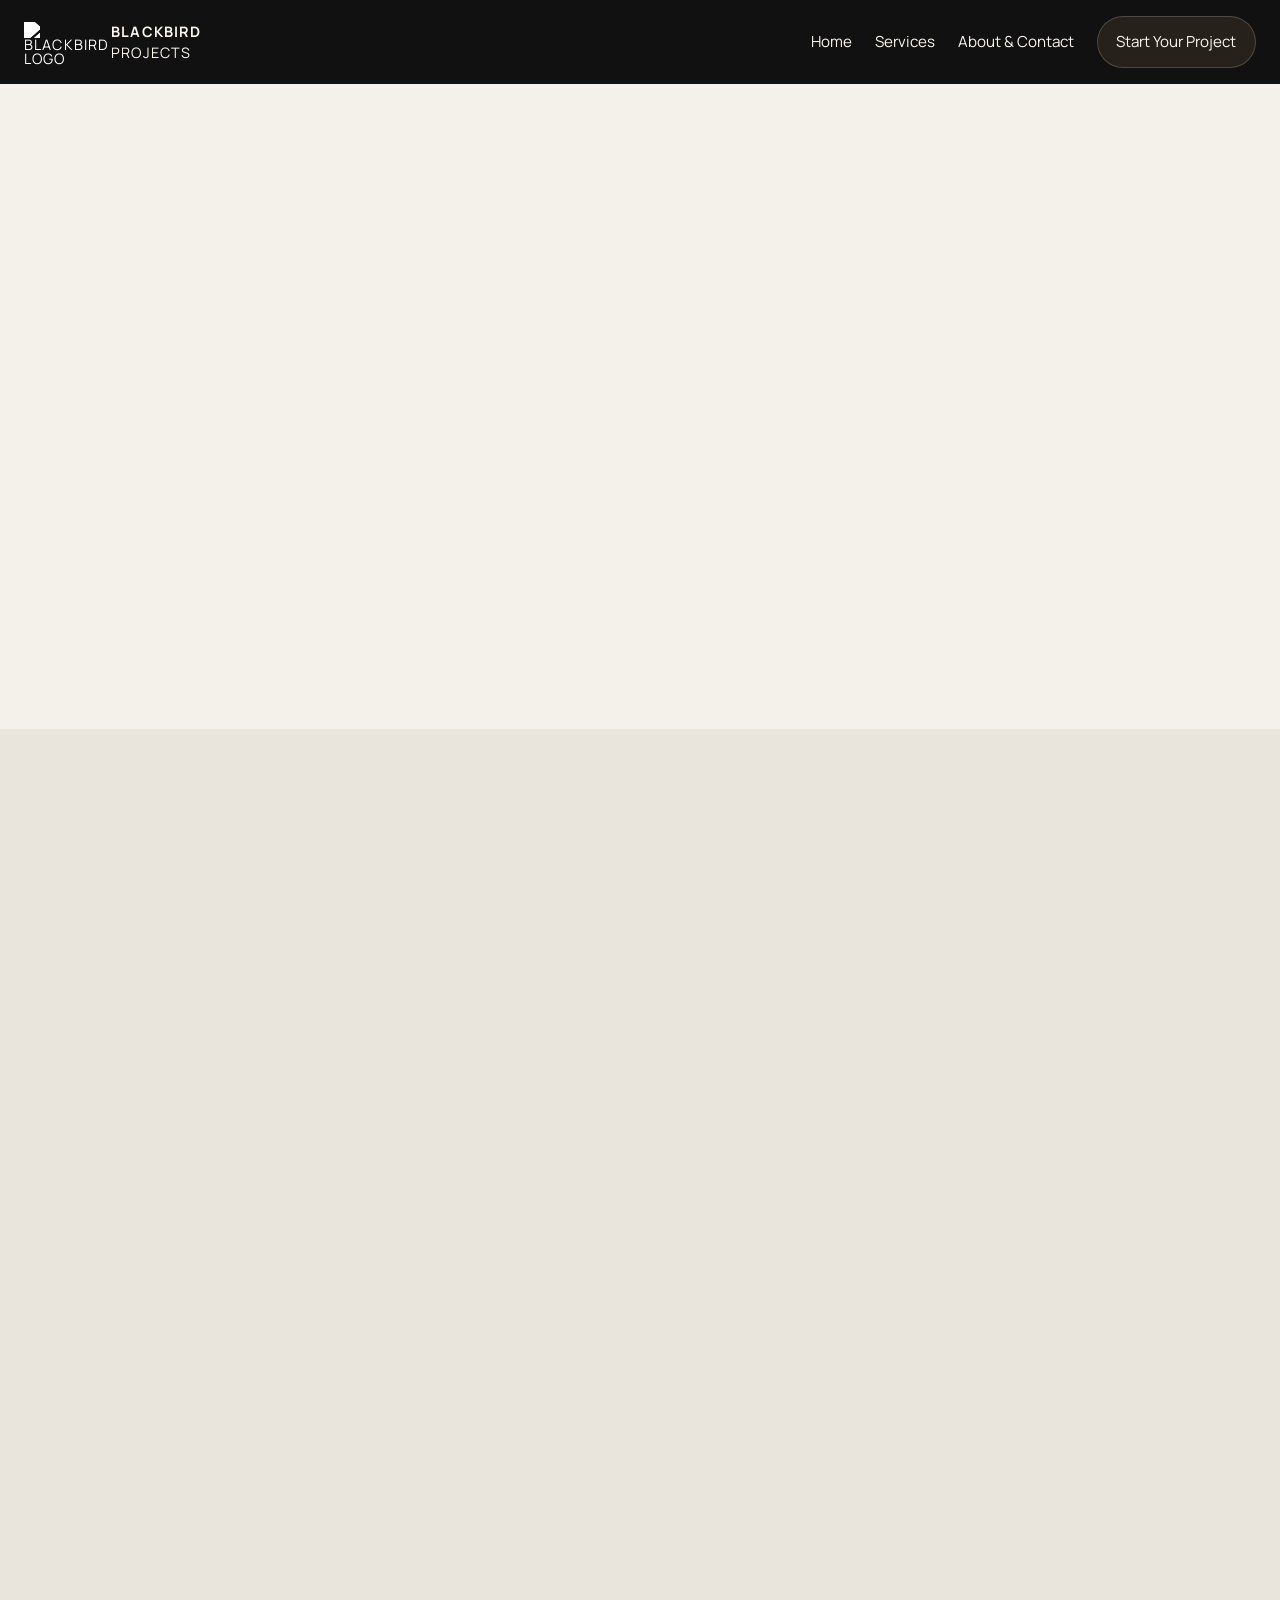
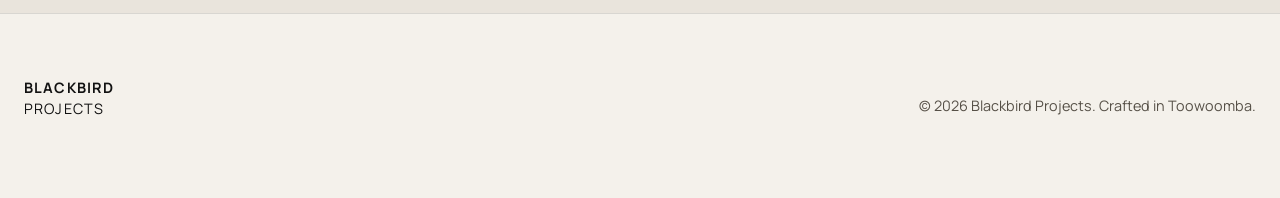
==== contact.html @ 70156628 "Initial commit of Blackbird website" ====
<!DOCTYPE html>
<html lang="en">
<head>
  <meta charset="UTF-8">
  <meta name="viewport" content="width=device-width, initial-scale=1.0">
  <title>About & Contact | Blackbird Projects</title>
  <meta name="description" content="Learn about Blackbird Projects and get in touch to discuss your next custom home, renovation, or residential project in Toowoomba.">
  <link rel="preconnect" href="https://fonts.googleapis.com">
  <link rel="preconnect" href="https://fonts.gstatic.com" crossorigin>
  <link href="https://fonts.googleapis.com/css2?family=Manrope:wght@400;500;600;700;800&family=Cormorant+Garamond:wght@500;600;700&display=swap" rel="stylesheet">
  <link rel="stylesheet" href="styles.css">
  <style>
    /* Slight override for non-hero pages to make the nav visible */
    .site-header {
      background: var(--warm-black);
    }
    .form-group {
      margin-bottom: 1.5rem;
    }
    .form-label {
      display: block;
      margin-bottom: 0.5rem;
      font-weight: 600;
      color: var(--ink);
    }
    .form-input, .form-textarea, .form-select {
      width: 100%;
      padding: 1rem;
      border: 1px solid rgba(18, 18, 18, 0.12);
      border-radius: var(--radius-small);
      background: rgba(255, 255, 255, 0.8);
      font-family: inherit;
      font-size: 1rem;
      color: var(--ink);
      transition: border-color var(--ease), box-shadow var(--ease);
    }
    .form-input:focus, .form-textarea:focus, .form-select:focus {
      outline: none;
      border-color: var(--accent);
      box-shadow: 0 0 0 4px rgba(169, 138, 89, 0.15);
    }
    .form-textarea {
      min-height: 150px;
      resize: vertical;
    }
  </style>
</head>
<body style="background: var(--bg);">
  <header class="site-header" id="top">
    <div class="container nav-shell">
      <a class="brand" href="index.html" aria-label="Blackbird Projects home">
        <span class="brand-mark" aria-hidden="true">
          <img src="https://black-bird-landing-page.vercel.app/assets/logo-blackbird-provided.png" alt="Blackbird Logo">
        </span>
        <span class="brand-text">
          <strong>Blackbird</strong>
          <span>Projects</span>
        </span>
      </a>
      <button class="menu-toggle" type="button" aria-expanded="false" aria-controls="site-nav">Menu</button>
      <nav class="site-nav" id="site-nav" aria-label="Primary">
        <a href="index.html">Home</a>
        <a href="services.html">Services</a>
        <a href="contact.html">About & Contact</a>
        <a href="contact.html" class="nav-cta magnetic">Start Your Project</a>
      </nav>
    </div>
  </header>

  <main style="padding-top: 4rem;">
    <!-- ABOUT SECTION -->
    <section class="section">
      <div class="container">
        <div class="why-layout" style="display: grid; grid-template-columns: 1fr 1fr; gap: 4rem; align-items: center;">
          <div class="why-story reveal">
            <span class="section-kicker">About Us</span>
            <h2 style="margin-bottom: 1.5rem;">Why Blackbird?</h2>
            <p style="margin-bottom: 1rem;">
              We are a Toowoomba-based residential builder focused on crafting homes that hold their value and beauty over time. Our approach is grounded in local insight, understanding exactly how families in the Darling Downs live and grow.
            </p>
            <p>
              Rather than rushing volume, we focus on the built detail. From the first site conversation to the final handover, we ensure the process stays calm, clear, and well managed. Every project is an opportunity for architectural storytelling, built for real life.
            </p>
          </div>
          <div class="why-visual reveal media-layer" data-depth="12">
             <img src="https://images.unsplash.com/photo-1513694203232-719a280e022f?ixlib=rb-4.0.3&auto=format&fit=crop&w=1600&q=80" alt="Blackbird Projects Craftsmanship" style="border-radius: var(--radius); box-shadow: var(--shadow);">
          </div>
        </div>
      </div>
    </section>

    <!-- CONTACT SECTION -->
    <section class="section" style="background: var(--bg-soft); padding: 6rem 0;">
      <div class="container">
        <div style="display: grid; grid-template-columns: 1fr 1fr; gap: 4rem;">
          
          <!-- Contact Info -->
          <div class="reveal">
            <span class="section-kicker">Get in Touch</span>
            <h2 style="font-family: 'Cormorant Garamond', serif; font-size: clamp(3rem, 5vw, 4rem); margin-bottom: 1.5rem; line-height: 1;">Start a conversation about your home.</h2>
            <p style="color: var(--ink-soft); margin-bottom: 3rem; font-size: 1.1rem;">
              Whether you are planning a new build or a thoughtful renovation, we would love to hear from you. 
            </p>
            
            <div style="margin-bottom: 2rem;">
              <strong style="display: block; margin-bottom: 0.5rem; font-family: 'Cormorant Garamond', serif; font-size: 1.5rem;">Service Area</strong>
              <p style="color: var(--ink-soft);">Toowoomba & The Darling Downs</p>
            </div>
            
            <div style="margin-bottom: 2rem;">
              <strong style="display: block; margin-bottom: 0.5rem; font-family: 'Cormorant Garamond', serif; font-size: 1.5rem;">Email</strong>
              <a href="mailto:hello@blackbirdprojects.com.au" style="color: var(--accent); font-weight: 600;">hello@blackbirdprojects.com.au</a>
            </div>

            <div>
              <strong style="display: block; margin-bottom: 0.5rem; font-family: 'Cormorant Garamond', serif; font-size: 1.5rem;">Phone</strong>
              <p style="color: var(--ink-soft);">0400 000 000</p>
            </div>
          </div>

          <!-- Contact Form (Glass Panel) -->
          <div class="glass-panel reveal" style="padding: 3rem; border-radius: var(--radius); background: rgba(255, 255, 255, 0.4);">
            <form action="#" method="POST">
              <div class="form-group">
                <label class="form-label" for="name">Full Name</label>
                <input type="text" id="name" name="name" class="form-input" required>
              </div>
              <div class="form-group">
                <label class="form-label" for="email">Email Address</label>
                <input type="email" id="email" name="email" class="form-input" required>
              </div>
              <div class="form-group">
                <label class="form-label" for="project-type">Project Type</label>
                <select id="project-type" name="project-type" class="form-select" required>
                  <option value="" disabled selected>Select an option...</option>
                  <option value="new-home">New Custom Home</option>
                  <option value="renovation">Renovation or Extension</option>
                  <option value="bathroom">Custom Bathroom</option>
                  <option value="maintenance">Residential Maintenance</option>
                  <option value="other">Other</option>
                </select>
              </div>
              <div class="form-group">
                <label class="form-label" for="message">Tell us about your project</label>
                <textarea id="message" name="message" class="form-textarea" required></textarea>
              </div>
              <button type="submit" class="button button-primary magnetic" style="width: 100%; font-weight: 600;">Send Enquiry</button>
            </form>
          </div>
          
        </div>
      </div>
    </section>
  </main>

  <footer class="site-footer" style="padding: 4rem 0; border-top: 1px solid var(--line); margin-top: 0;">
    <div class="container" style="display: flex; justify-content: space-between; align-items: center;">
      <a class="brand footer-brand" href="index.html" style="color: var(--ink);">
        <span class="brand-text">
          <strong>Blackbird</strong>
          <span>Projects</span>
        </span>
      </a>
      <p style="margin: 0; font-size: 0.9rem;">&copy; 2026 Blackbird Projects. Crafted in Toowoomba.</p>
    </div>
  </footer>

  <script>
    // Add simple scroll effect for header
    window.addEventListener('scroll', () => {
      const header = document.querySelector('.site-header');
      if (window.scrollY > 50) {
        header.classList.add('is-scrolled');
      } else {
        header.classList.remove('is-scrolled');
      }
    });
  </script>
</body>
</html>
---- styles.css ----
﻿:root {
  --bg: #f4f1eb;
  --bg-soft: #e9e4dc;
  --surface: rgba(255, 255, 255, 0.68);
  --ink: #121212;
  --ink-soft: #565047;
  --line: rgba(18, 18, 18, 0.12);
  --line-light: rgba(255, 255, 255, 0.14);
  --accent: #a98a59;
  --warm-black: #111111;
  --shadow: 0 32px 80px rgba(10, 10, 10, 0.16);
  --shadow-soft: 0 20px 48px rgba(10, 10, 10, 0.08);
  --radius: 28px;
  --radius-small: 18px;
  --container: min(1240px, calc(100vw - 3rem));
  --header-height: 88px;
  --ease: 340ms cubic-bezier(0.22, 1, 0.36, 1);
  --hero-x: 0px;
  --hero-y: 0px;
  --scroll-shift: 0px;
}

*,
*::before,
*::after {
  box-sizing: border-box;
}

html {
  scroll-behavior: smooth;
}

body {
  margin: 0;
  font-family: "Manrope", sans-serif;
  color: var(--ink);
  overflow-x: hidden;
  background:
    radial-gradient(circle at top left, rgba(255, 255, 255, 0.75), transparent 28rem),
    linear-gradient(180deg, #f7f4ef 0%, #f2eee7 36%, #ece7df 100%);
}

img {
  display: block;
  width: 100%;
}

a {
  color: inherit;
  text-decoration: none;
}

button {
  font: inherit;
}

.container {
  width: var(--container);
  margin: 0 auto;
}

.site-header {
  position: sticky;
  top: 0;
  z-index: 60;
  padding: 1rem 0;
  transition: padding var(--ease), transform var(--ease);
}

.site-header.is-scrolled {
  padding: 0.65rem 0 0;
}

.nav-shell {
  position: relative;
  display: flex;
  align-items: center;
  justify-content: space-between;
  gap: 1rem;
  padding: 0;
  border-radius: 1.75rem;
  transition: padding var(--ease), background-color var(--ease), border-color var(--ease), box-shadow var(--ease), backdrop-filter var(--ease), transform var(--ease);
}

.site-header.is-scrolled .nav-shell {
  padding: 0.72rem 1.1rem;
  background:
    linear-gradient(180deg, rgba(38, 32, 27, 0.74), rgba(22, 19, 17, 0.62)),
    rgba(20, 18, 16, 0.52);
  border: 1px solid rgba(255, 255, 255, 0.08);
  box-shadow:
    0 18px 42px rgba(10, 10, 10, 0.12),
    inset 0 1px 0 rgba(255, 255, 255, 0.06);
  backdrop-filter: blur(18px) saturate(125%);
  transform: translateY(0);
}

.brand {
  display: inline-flex;
  align-items: center;
  gap: 0.85rem;
  color: #fbf7f1;
  text-transform: uppercase;
  letter-spacing: 0.08em;
  font-size: 0.9rem;
  transition: gap var(--ease), transform var(--ease), color var(--ease), font-size var(--ease);
}

.brand-mark {
  display: grid;
  place-items: center;
  width: 4.6rem;
  height: 2.5rem;
  padding: 0;
  border-radius: 0;
  background: transparent;
  color: #fbf7f1;
  line-height: 1;
  transition: width var(--ease), height var(--ease), color var(--ease), transform var(--ease), opacity var(--ease), background-color var(--ease);
}

.brand-mark img {
  width: 100%;
  height: 100%;
  object-fit: contain;
  transition: filter var(--ease), opacity var(--ease);
}

.brand .brand-mark img {
  filter: brightness(0) invert(1);
}

.site-header.is-scrolled .brand {
  color: #f7efe5;
}

.site-header.is-scrolled .brand-mark {
  color: #f7efe5;
}

.site-header.is-scrolled .brand {
  gap: 0.7rem;
  font-size: 0.82rem;
  transform: translateX(0.05rem);
}

.site-header.is-scrolled .brand-mark {
  width: 4rem;
  height: 2.15rem;
}

.brand-text {
  display: grid;
  gap: 0.1rem;
}

.brand-text strong,
.brand-text span {
  display: block;
}

.site-nav {
  display: flex;
  align-items: center;
  gap: 1.45rem;
  font-size: 0.95rem;
  transition: gap var(--ease);
}

.site-nav a {
  position: relative;
  color: #fbf7f1;
  transition: color var(--ease), opacity var(--ease);
}

.site-nav a::after {
  content: "";
  position: absolute;
  left: 0;
  bottom: -0.35rem;
  width: 100%;
  height: 1px;
  background: currentColor;
  transform: scaleX(0);
  transform-origin: left;
  transition: transform var(--ease);
}

.site-nav a:hover::after,
.site-nav a:focus-visible::after {
  transform: scaleX(1);
}

.site-header.is-scrolled .site-nav a {
  color: rgba(247, 239, 229, 0.92);
}

.site-header.is-scrolled .site-nav {
  gap: 1.15rem;
}

.nav-cta {
  padding: 0.9rem 1.15rem;
  border-radius: 999px;
  border: 1px solid rgba(255, 255, 255, 0.18);
  background: rgba(169, 138, 89, 0.14);
  transition: transform var(--ease), box-shadow var(--ease), background-color var(--ease), border-color var(--ease), color var(--ease);
}

.nav-cta::after {
  display: none;
}

.site-header.is-scrolled .nav-cta {
  border-color: rgba(255, 255, 255, 0.08);
  background:
    linear-gradient(180deg, rgba(197, 164, 112, 0.28), rgba(154, 124, 79, 0.18)),
    rgba(255, 255, 255, 0.06);
  color: #fff6eb;
  box-shadow: 0 10px 26px rgba(10, 10, 10, 0.14);
}

.nav-cta:hover,
.nav-cta:focus-visible {
  transform: translateY(-2px);
  box-shadow: 0 14px 30px rgba(10, 10, 10, 0.14);
}

.site-header.is-scrolled .nav-cta:hover,
.site-header.is-scrolled .nav-cta:focus-visible {
  background:
    linear-gradient(180deg, rgba(212, 178, 124, 0.34), rgba(167, 133, 86, 0.22)),
    rgba(255, 255, 255, 0.08);
  box-shadow: 0 16px 34px rgba(10, 10, 10, 0.18);
}

.menu-toggle {
  display: none;
  border: 1px solid rgba(255, 255, 255, 0.18);
  border-radius: 999px;
  padding: 0.7rem 1rem;
  background: rgba(10, 10, 10, 0.22);
  color: #fbf7f1;
}

.site-header.is-scrolled .menu-toggle {
  color: #f7efe5;
  border-color: rgba(255, 255, 255, 0.1);
  background: rgba(255, 255, 255, 0.06);
}

.footer-brand {
  color: var(--ink);
}

.footer-brand .brand-mark {
  color: var(--ink);
  background: transparent;
}

.footer-brand .brand-mark img {
  filter: none;
}

.hero {
  position: relative;
  min-height: 100svh;
  margin-top: calc(var(--header-height) * -1);
  overflow: clip;
  background: var(--warm-black);
}

.hero-media,
.hero-overlay,
.hero-gridline,
.hero-glow {
  position: absolute;
  inset: 0;
}

.hero-media {
  transform: translate3d(calc(var(--hero-x) * 0.4), calc(var(--hero-y) * 0.4 + var(--scroll-shift)), 0);
  will-change: transform;
}

.hero-media img {
  height: 100%;
  object-fit: cover;
  transform: scale(1.08);
  filter: saturate(0.92) contrast(1.06);
}

.hero-overlay {
  background:
    linear-gradient(180deg, rgba(6, 6, 6, 0.18) 0%, rgba(6, 6, 6, 0.44) 52%, rgba(6, 6, 6, 0.82) 100%),
    linear-gradient(90deg, rgba(6, 6, 6, 0.66) 0%, rgba(6, 6, 6, 0.1) 50%, rgba(6, 6, 6, 0.36) 100%);
}

.hero-gridline {
  background-image:
    linear-gradient(rgba(255, 255, 255, 0.06) 1px, transparent 1px),
    linear-gradient(90deg, rgba(255, 255, 255, 0.06) 1px, transparent 1px);
  background-size: 7rem 7rem;
  mask-image: linear-gradient(180deg, rgba(0, 0, 0, 0.6), transparent 72%);
  opacity: 0.35;
}

.hero-glow {
  pointer-events: none;
  filter: blur(80px);
}

.hero-glow-left {
  inset: auto auto 8% 8%;
  width: 18rem;
  height: 18rem;
  background: rgba(169, 138, 89, 0.2);
}

.hero-glow-right {
  inset: 12% 8% auto auto;
  width: 20rem;
  height: 20rem;
  background: rgba(255, 255, 255, 0.08);
}

.hero-content {
  position: relative;
  z-index: 1;
  padding: 10.5rem 0 8.5rem;
  color: #fbf7f1;
  min-height: 100svh;
}

.hero-topline {
  display: flex;
  justify-content: space-between;
  gap: 1rem;
  align-items: center;
  margin-bottom: 3rem;
}

.hero-tags {
  display: flex;
  flex-wrap: wrap;
  justify-content: flex-end;
  gap: 0.6rem;
}

.hero-tags span,
.floating-label,
.section-kicker,
.eyebrow,
.service-tag,
.project-meta span {
  display: inline-flex;
  align-items: center;
  gap: 0.35rem;
  font-size: 0.75rem;
  font-weight: 700;
  letter-spacing: 0.18em;
  text-transform: uppercase;
}

.hero-tags span {
  padding: 0.55rem 0.75rem;
  border: 1px solid rgba(255, 255, 255, 0.14);
  border-radius: 999px;
  background: rgba(255, 255, 255, 0.08);
  color: rgba(255, 255, 255, 0.78);
}

.hero-layout {
  display: grid;
  grid-template-columns: minmax(0, 1fr) minmax(360px, 0.72fr);
  align-items: end;
  gap: 2.75rem;
}

.hero-copy {
  max-width: 38rem;
  padding-right: 1rem;
}

.hero-intro {
  margin: 0 0 1rem;
  font-size: 1rem;
  letter-spacing: 0.08em;
  text-transform: uppercase;
  color: rgba(255, 255, 255, 0.75);
}

.hero h1,
.section-heading h2,
.craftsmanship-copy h2,
.why-story h2,
.cta-content h2 {
  margin: 0;
  font-family: "Cormorant Garamond", serif;
  font-size: clamp(3.6rem, 7vw, 6rem);
  line-height: 0.92;
  letter-spacing: -0.04em;
  font-weight: 600;
}

.hero h1 span {
  display: block;
}

.glass-panel {
  border: 1px solid var(--line-light);
  background: linear-gradient(180deg, rgba(255, 255, 255, 0.14), rgba(255, 255, 255, 0.06));
  backdrop-filter: blur(20px);
  box-shadow: var(--shadow);
}

.hero-panel {
  padding: 1.6rem;
  border-radius: var(--radius);
  transform: translate3d(calc(var(--hero-x) * -0.15), calc(var(--hero-y) * -0.15), 0);
}

.hero-panel p,
.cta-content p {
  margin: 0 0 1.4rem;
  color: rgba(247, 241, 233, 0.88);
  line-height: 1.8;
}

.hero-actions {
  display: flex;
  flex-wrap: wrap;
  gap: 0.85rem;
}

.hero-metrics {
  position: relative;
  display: grid;
  grid-template-columns: repeat(2, minmax(0, 1fr));
  gap: 1rem;
  margin-top: 1.4rem;
  padding-top: 1.2rem;
  border-top: none;
}

.hero-metrics::before {
  content: "";
  position: absolute;
  top: 0;
  left: 0;
  right: 0;
  height: 1px;
  background: linear-gradient(
    90deg,
    transparent,
    rgba(255, 255, 255, 0.05) 12%,
    rgba(255, 255, 255, 0.12) 50%,
    rgba(255, 255, 255, 0.05) 88%,
    transparent
  );
}

.hero-metrics strong,
.value-item strong,
.material-stat-number {
  display: block;
  margin-bottom: 0.2rem;
  font-family: "Cormorant Garamond", serif;
  font-size: 1.7rem;
  font-weight: 600;
}

.hero-metrics span {
  color: rgba(255, 255, 255, 0.72);
  line-height: 1.6;
}

.hero-floating {
  position: absolute;
  z-index: 1;
}

.hero-floating-left {
  left: 0;
  bottom: 1.5rem;
  max-width: 18rem;
  padding: 1.2rem;
  border-radius: 1.25rem;
}

.hero-floating-left p,
.project-note p {
  margin: 0;
  color: rgba(255, 255, 255, 0.78);
  line-height: 1.65;
}

.hero-floating-right {
  right: 0;
  bottom: 0;
  width: min(25rem, 34vw);
  overflow: hidden;
  border-radius: 1.4rem;
  box-shadow: var(--shadow);
  transform: translate3d(calc(var(--hero-x) * -0.28), calc(var(--hero-y) * -0.28), 0);
}

.hero-floating-right img {
  aspect-ratio: 1.15 / 0.82;
  object-fit: cover;
}

.floating-caption {
  padding: 0.95rem 1rem;
  background: rgba(13, 13, 13, 0.78);
  color: rgba(255, 255, 255, 0.84);
}

.button {
  position: relative;
  display: inline-flex;
  align-items: center;
  justify-content: center;
  min-height: 3.35rem;
  padding: 0.92rem 1.4rem;
  border-radius: 999px;
  border: 1px solid transparent;
  transition: transform var(--ease), box-shadow var(--ease), background-color var(--ease), border-color var(--ease), color var(--ease);
  will-change: transform;
}

.button-primary {
  background: var(--accent);
  color: var(--ink);
  box-shadow: 0 14px 30px rgba(10, 10, 10, 0.26);
}

.button-primary:hover,
.button-primary:focus-visible {
  background: #b89661;
}

.button-secondary {
  border-color: rgba(255, 255, 255, 0.2);
  background: rgba(255, 255, 255, 0.08);
  color: #fbf7f1;
}

.trust-band {
  position: relative;
  z-index: 2;
  margin-top: 0;
  padding-bottom: 1rem;
}

.trust-cards {
  display: grid;
  grid-template-columns: repeat(4, minmax(0, 1fr));
  gap: 1rem;
}

.trust-card {
  padding: 1.45rem;
  border-radius: var(--radius-small);
  border: 1px solid rgba(18, 18, 18, 0.08);
  background: rgba(249, 245, 238, 0.9);
  box-shadow: var(--shadow-soft);
  transition: transform var(--ease), box-shadow var(--ease);
}

.trust-card:hover {
  transform: translateY(-6px);
  box-shadow: 0 24px 60px rgba(10, 10, 10, 0.12);
}

.trust-index {
  display: inline-block;
  margin-bottom: 0.85rem;
  color: rgba(18, 18, 18, 0.38);
  letter-spacing: 0.16em;
  text-transform: uppercase;
  font-size: 0.75rem;
  font-weight: 700;
}

.trust-card h2,
.project-note h3,
.why-panel h3 {
  margin: 0 0 0.55rem;
  font-family: "Cormorant Garamond", serif;
  font-size: 2rem;
  line-height: 0.98;
}

.trust-card p,
.section-heading p,
.service-overlay p,
.project-meta p,
.craftsmanship-copy p,
.why-story p,
.why-panel p,
.testimonial-card p,
.site-footer p,
.value-item span {
  margin: 0;
  color: var(--ink-soft);
  line-height: 1.7;
}

.section {
  padding: 7rem 0;
}

.editorial-heading,
.section-heading {
  max-width: 46rem;
  margin-bottom: 2.75rem;
}

.section-heading h2,
.craftsmanship-copy h2,
.why-story h2,
.cta-content h2 {
  font-size: clamp(3rem, 5.2vw, 4.8rem);
  line-height: 0.94;
  color: var(--ink);
}

.section-kicker {
  margin-bottom: 1rem;
  color: rgba(18, 18, 18, 0.52);
}

.services-section {
  background:
    radial-gradient(circle at top right, rgba(169, 138, 89, 0.08), transparent 24rem),
    linear-gradient(180deg, rgba(255, 255, 255, 0.44), rgba(255, 255, 255, 0)),
    var(--bg);
}

.services-showcase {
  display: grid;
  grid-template-columns: 1.2fr 1fr 1fr;
  gap: 1.15rem;
}

.service-card {
  position: relative;
  overflow: hidden;
  min-height: 23rem;
  border-radius: var(--radius);
  background: #d7d1c7;
  box-shadow: var(--shadow-soft);
  transition: transform var(--ease), box-shadow var(--ease);
  transform-style: preserve-3d;
}

.service-card-large {
  grid-row: span 2;
  min-height: 47rem;
}

.service-card img,
.project-card img,
.material-card img,
.cta-backdrop img {
  height: 100%;
  object-fit: cover;
  transition: transform 900ms cubic-bezier(0.22, 1, 0.36, 1), filter var(--ease);
}

.service-card:hover img,
.project-card:hover img,
.material-card:hover img,
.cta-shell:hover .cta-backdrop img {
  transform: scale(1.06);
}

.service-sheen,
.project-mask {
  position: absolute;
  inset: 0;
  pointer-events: none;
}

.service-sheen {
  background:
    linear-gradient(135deg, rgba(255, 255, 255, 0.14), transparent 30%, transparent 64%, rgba(255, 255, 255, 0.08)),
    linear-gradient(180deg, rgba(8, 8, 8, 0.08), rgba(8, 8, 8, 0.65));
}

.service-overlay,
.project-meta {
  position: absolute;
  left: 1.35rem;
  right: 1.35rem;
  bottom: 1.25rem;
  z-index: 1;
}

.service-tag,
.project-meta span {
  margin-bottom: 0.6rem;
  color: rgba(255, 255, 255, 0.72);
}

.service-overlay h3,
.project-meta h3 {
  margin: 0 0 0.65rem;
  font-family: "Cormorant Garamond", serif;
  font-size: clamp(2rem, 2.5vw, 2.6rem);
  line-height: 0.96;
  color: #fbf7f1;
}

.service-overlay p,
.project-meta p {
  color: rgba(255, 255, 255, 0.82);
  max-width: 24rem;
}

.projects-section {
  background:
    linear-gradient(180deg, rgba(255, 255, 255, 0.2), transparent 22rem),
    var(--bg-soft);
}

.projects-layout {
  display: grid;
  gap: 1rem;
}

.projects-collage {
  display: grid;
  grid-template-columns: 1.15fr 0.85fr;
  gap: 1.15rem;
}

.project-card,
.project-note {
  position: relative;
  overflow: hidden;
  min-height: 21rem;
  border-radius: var(--radius);
  box-shadow: var(--shadow-soft);
  transform-style: preserve-3d;
}

.project-hero {
  grid-row: span 2;
  min-height: 44rem;
}

.project-mask {
  background:
    linear-gradient(180deg, transparent 32%, rgba(10, 10, 10, 0.8) 100%),
    linear-gradient(135deg, rgba(255, 255, 255, 0.05), transparent 40%);
}

.project-note {
  padding: 1.55rem;
  align-self: end;
  color: var(--ink);
  transform: translate3d(calc(var(--hero-x) * 0.08), calc(var(--hero-y) * 0.08), 0);
}

.project-note .section-kicker,
.project-note h3 {
  color: var(--ink);
}

.project-note p {
  color: var(--ink-soft);
}

.craftsmanship-layout,
.why-layout,
.testimonials-layout {
  display: grid;
  grid-template-columns: minmax(0, 0.95fr) minmax(0, 1.05fr);
  gap: 2rem;
  align-items: start;
}

.craft-values {
  display: grid;
  gap: 1rem;
  margin-top: 2rem;
}

.value-item {
  display: grid;
  grid-template-columns: auto 1fr;
  gap: 1rem;
  padding-top: 1rem;
  border-top: 1px solid var(--line);
}

.craftsmanship-visual {
  display: grid;
  grid-template-columns: minmax(0, 1.35fr) minmax(16rem, 0.9fr);
  grid-template-rows: auto 1fr;
  gap: 1rem;
  align-items: stretch;
}

.material-card {
  position: relative;
  overflow: hidden;
  border-radius: var(--radius);
  box-shadow: var(--shadow);
  min-height: 19rem;
}

.material-card-main {
  grid-column: 1;
  grid-row: 1 / span 2;
  min-height: 42rem;
}

.material-card-secondary {
  grid-column: 2;
  grid-row: 2;
  min-height: 18rem;
}

.material-caption {
  position: absolute;
  left: 1rem;
  right: 1rem;
  bottom: 1rem;
  padding: 0.9rem 1rem;
  border-radius: 1rem;
  background: rgba(9, 9, 9, 0.72);
  color: rgba(255, 255, 255, 0.84);
  backdrop-filter: blur(14px);
}

.material-stat {
  grid-column: 2;
  grid-row: 1;
  align-self: start;
  width: 100%;
  min-height: 0;
  padding: 1.25rem;
  border-radius: 1.25rem;
  color: var(--ink);
}

.material-stat p {
  margin: 0;
  color: var(--ink-soft);
}

.why-section {
  position: relative;
  background:
    radial-gradient(circle at 12% 18%, rgba(169, 138, 89, 0.16), transparent 22rem),
    radial-gradient(circle at 88% 72%, rgba(18, 18, 18, 0.06), transparent 18rem),
    linear-gradient(180deg, rgba(255, 255, 255, 0.18), rgba(255, 255, 255, 0)),
    var(--bg);
}

.why-section::before {
  content: "";
  position: absolute;
  inset: 3.5rem auto 3.5rem 50%;
  width: min(34rem, 40vw);
  border-radius: 2rem;
  background: linear-gradient(180deg, rgba(255, 255, 255, 0.28), rgba(255, 255, 255, 0.04));
  opacity: 0.7;
  filter: blur(0.5px);
  pointer-events: none;
}

.why-layout {
  position: relative;
  align-items: center;
  gap: 2.5rem;
}

.why-story {
  position: sticky;
  top: 7rem;
}

.why-story p {
  max-width: 34rem;
}

.why-signals {
  display: grid;
  grid-template-columns: repeat(2, minmax(0, 1fr));
  gap: 0.85rem;
  margin-top: 2rem;
}

.why-signal {
  padding: 1rem 1.05rem;
  border-top: 1px solid rgba(18, 18, 18, 0.12);
}

.why-signal strong {
  display: block;
  margin-bottom: 0.45rem;
  font-size: 0.78rem;
  letter-spacing: 0.18em;
  text-transform: uppercase;
  color: rgba(18, 18, 18, 0.44);
}

.why-signal span {
  color: var(--ink-soft);
  line-height: 1.65;
}

.why-stack {
  display: grid;
  gap: 1rem;
  position: relative;
  z-index: 1;
}

.why-panel {
  position: relative;
  padding: 1.55rem 1.6rem 1.6rem;
  border-radius: calc(var(--radius-small) + 0.2rem);
  border: 1px solid rgba(18, 18, 18, 0.08);
  background:
    linear-gradient(180deg, rgba(255, 255, 255, 0.86), rgba(255, 255, 255, 0.62)),
    rgba(255, 255, 255, 0.54);
  backdrop-filter: blur(16px);
  box-shadow: 0 20px 48px rgba(16, 16, 16, 0.08);
  transition: transform var(--ease), box-shadow var(--ease), border-color var(--ease), background-color var(--ease);
}

.why-panel:nth-child(2) {
  margin-left: 2.5rem;
}

.why-panel:nth-child(3) {
  margin-right: 2rem;
}

.why-panel:nth-child(4) {
  margin-left: 4.25rem;
}

.why-panel::before {
  content: "";
  position: absolute;
  inset: 0 auto 0 0;
  width: 3px;
  border-radius: 999px;
  background: linear-gradient(180deg, rgba(169, 138, 89, 0.75), rgba(169, 138, 89, 0));
  opacity: 0;
  transition: opacity var(--ease);
}

.why-index {
  display: inline-flex;
  margin-bottom: 0.8rem;
  font-size: 0.74rem;
  letter-spacing: 0.2em;
  text-transform: uppercase;
  color: rgba(18, 18, 18, 0.38);
}

.why-panel-feature {
  padding: 1.8rem;
  background:
    linear-gradient(135deg, rgba(25, 25, 25, 0.96), rgba(53, 46, 38, 0.88)),
    #181716;
  border-color: rgba(255, 255, 255, 0.08);
  box-shadow: 0 28px 70px rgba(12, 12, 12, 0.18);
}

.why-panel-feature .why-index,
.why-panel-feature h3,
.why-panel-feature p {
  color: #f6efe6;
}

.why-panel:hover {
  transform: translate3d(0.5rem, -0.2rem, 0);
  box-shadow: 0 26px 60px rgba(10, 10, 10, 0.12);
}

.why-panel:hover::before {
  opacity: 1;
}

.testimonials-section {
  position: relative;
  background:
    radial-gradient(circle at 18% 22%, rgba(169, 138, 89, 0.16), transparent 20rem),
    radial-gradient(circle at 84% 68%, rgba(18, 18, 18, 0.06), transparent 18rem),
    linear-gradient(180deg, rgba(255, 255, 255, 0.22), transparent 24rem),
    var(--bg-soft);
}

.testimonials-section::before {
  content: "";
  position: absolute;
  inset: 4rem 6% auto auto;
  width: min(34rem, 42vw);
  height: 22rem;
  border-radius: 2rem;
  background: linear-gradient(180deg, rgba(255, 255, 255, 0.22), rgba(255, 255, 255, 0.02));
  pointer-events: none;
}

.testimonials-layout {
  position: relative;
  align-items: center;
  gap: 2.5rem;
}

.testimonials-heading {
  position: sticky;
  top: 7rem;
}

.testimonials-heading p {
  max-width: 34rem;
}

.testimonial-signals {
  display: grid;
  grid-template-columns: repeat(2, minmax(0, 1fr));
  gap: 0.9rem;
  margin-top: 2rem;
}

.testimonial-signal {
  padding: 1rem 1.05rem 0;
  border-top: 1px solid rgba(18, 18, 18, 0.12);
}

.testimonial-signal strong {
  display: block;
  margin-bottom: 0.45rem;
  font-size: 0.78rem;
  letter-spacing: 0.18em;
  text-transform: uppercase;
  color: rgba(18, 18, 18, 0.44);
}

.testimonial-signal span {
  color: var(--ink-soft);
  line-height: 1.65;
}

.testimonial-stage {
  display: grid;
  grid-template-columns: minmax(0, 1.18fr) repeat(2, minmax(0, 0.82fr));
  align-items: start;
  gap: 1rem;
}

.testimonial-card {
  position: relative;
  min-height: 19rem;
  display: flex;
  flex-direction: column;
  justify-content: space-between;
  padding: 1.65rem;
  border-radius: calc(var(--radius) + 0.1rem);
  border: 1px solid rgba(18, 18, 18, 0.08);
  background:
    linear-gradient(180deg, rgba(255, 255, 255, 0.84), rgba(255, 255, 255, 0.58)),
    rgba(255, 255, 255, 0.48);
  backdrop-filter: blur(16px);
  box-shadow: 0 22px 54px rgba(10, 10, 10, 0.08);
  transition: transform var(--ease), box-shadow var(--ease), border-color var(--ease);
}

.testimonial-card:nth-child(2) {
  margin-top: 2rem;
}

.testimonial-card:nth-child(3) {
  margin-top: -1.25rem;
}

.testimonial-card::before {
  content: "";
  position: absolute;
  inset: 0 auto 0 0;
  width: 3px;
  border-radius: 999px;
  background: linear-gradient(180deg, rgba(169, 138, 89, 0.75), rgba(169, 138, 89, 0));
  opacity: 0;
  transition: opacity var(--ease);
}

.testimonial-card-feature {
  min-height: 26rem;
  background:
    linear-gradient(145deg, rgba(25, 25, 25, 0.96), rgba(52, 44, 36, 0.9)),
    #181716;
  border-color: rgba(255, 255, 255, 0.08);
  box-shadow: 0 30px 80px rgba(12, 12, 12, 0.18);
}

.testimonial-card-feature::after {
  content: "";
  position: absolute;
  inset: auto 1.65rem 1.65rem auto;
  width: 5.5rem;
  height: 5.5rem;
  border-radius: 50%;
  background: radial-gradient(circle, rgba(169, 138, 89, 0.18), rgba(169, 138, 89, 0));
  pointer-events: none;
}

.testimonial-card:hover {
  transform: translate3d(0, -0.45rem, 0);
  box-shadow: 0 28px 62px rgba(10, 10, 10, 0.12);
}

.testimonial-card:hover::before {
  opacity: 1;
}

.quote-mark {
  margin-bottom: 1.2rem;
  font-family: "Cormorant Garamond", serif;
  font-size: 4rem;
  line-height: 0.7;
  color: rgba(169, 138, 89, 0.46);
}

.testimonial-card p {
  font-size: 1.14rem;
  line-height: 1.75;
}

.testimonial-tag,
.testimonial-attribution {
  display: block;
}

.testimonial-tag {
  margin-bottom: 1rem;
  font-size: 0.73rem;
  font-weight: 700;
  letter-spacing: 0.18em;
  text-transform: uppercase;
  color: rgba(18, 18, 18, 0.42);
}

.testimonial-attribution {
  margin-top: 1.6rem;
  color: rgba(18, 18, 18, 0.54);
  font-size: 0.84rem;
  font-weight: 700;
  letter-spacing: 0.1em;
  text-transform: uppercase;
}

.testimonial-card-feature .quote-mark,
.testimonial-card-feature .testimonial-tag,
.testimonial-card-feature p,
.testimonial-card-feature .testimonial-attribution {
  color: #f6efe6;
}

.testimonial-card-feature .testimonial-tag,
.testimonial-card-feature .testimonial-attribution {
  color: rgba(246, 239, 230, 0.74);
}

.enquiry-section {
  padding-top: 1rem;
}

.enquiry-shell {
  padding: clamp(2rem, 4vw, 3.2rem);
  border-radius: calc(var(--radius) + 0.35rem);
  border: 1px solid rgba(18, 18, 18, 0.08);
  background:
    linear-gradient(180deg, rgba(255, 255, 255, 0.72), rgba(255, 255, 255, 0.64)),
    radial-gradient(circle at top left, rgba(255, 255, 255, 0.92), transparent 42%),
    radial-gradient(circle at bottom right, rgba(255, 255, 255, 0.5), transparent 38%),
    repeating-linear-gradient(135deg, rgba(255, 255, 255, 0.16) 0, rgba(255, 255, 255, 0.16) 16px, rgba(236, 231, 223, 0.12) 16px, rgba(236, 231, 223, 0.12) 32px),
    linear-gradient(180deg, #f5f2ed, #ece7df);
  box-shadow: 0 24px 60px rgba(10, 10, 10, 0.08);
}

.enquiry-heading {
  max-width: 34rem;
  margin: 0 auto 2.5rem;
  text-align: center;
}

.enquiry-heading h2 {
  margin: 0;
  font-family: "Manrope", sans-serif;
  font-size: clamp(2rem, 3.2vw, 3rem);
  font-weight: 600;
  letter-spacing: -0.03em;
  color: var(--ink);
}

.enquiry-heading p {
  margin: 0.85rem 0 0;
  color: var(--ink-soft);
  line-height: 1.7;
}

.enquiry-form {
  max-width: 44rem;
  margin: 0 auto;
}

.enquiry-grid {
  display: grid;
  gap: 1rem;
}

.enquiry-grid + .enquiry-grid,
.service-options,
.enquiry-actions {
  margin-top: 1.8rem;
}

.enquiry-grid-split {
  grid-template-columns: 1fr 1fr;
}

.field {
  display: grid;
  gap: 0.7rem;
}

.field span,
.service-options legend {
  font-size: 0.95rem;
  font-weight: 500;
  color: var(--ink);
}

.field input,
.field textarea {
  width: 100%;
  padding: 0 0 0.7rem;
  border: 0;
  border-bottom: 1px solid rgba(18, 18, 18, 0.72);
  border-radius: 0;
  background: transparent;
  color: var(--ink);
  outline: none;
  box-shadow: none;
}

.field textarea {
  resize: vertical;
  min-height: 6rem;
}

.field input:focus,
.field textarea:focus {
  border-bottom-color: var(--accent);
}

.service-options {
  display: grid;
  gap: 0.8rem;
  padding: 0;
  border: 0;
}

.service-options legend {
  margin-bottom: 0.6rem;
}

.service-options label {
  display: flex;
  align-items: center;
  gap: 0.7rem;
  color: var(--ink);
}

.service-options input[type="checkbox"] {
  width: 1rem;
  height: 1rem;
  accent-color: var(--accent);
}

.enquiry-actions {
  display: flex;
  justify-content: flex-start;
}

.enquiry-submit {
  min-width: 8.75rem;
  border: 1px solid rgba(18, 18, 18, 0.7);
  border-radius: 0;
  background: rgba(255, 255, 255, 0.2);
  color: var(--ink);
  text-transform: uppercase;
  letter-spacing: 0.08em;
  font-weight: 700;
}

.enquiry-submit:hover,
.enquiry-submit:focus-visible {
  background: rgba(169, 138, 89, 0.16);
  border-color: rgba(18, 18, 18, 0.9);
}

.site-footer {
  padding: 2rem 0 3rem;
}

.footer-layout {
  display: grid;
  grid-template-columns: 1.2fr 0.7fr 0.8fr;
  gap: 1.5rem;
  padding-top: 1.25rem;
  border-top: 1px solid rgba(18, 18, 18, 0.1);
}

.footer-brand {
  margin-bottom: 1rem;
}

.footer-links,
.footer-meta {
  display: grid;
  gap: 0.7rem;
  align-content: start;
}

.footer-links a,
.footer-meta a,
.footer-meta span {
  color: var(--ink-soft);
}

.reveal {
  opacity: 0;
  transform: translateY(34px);
  transition: opacity 800ms cubic-bezier(0.22, 1, 0.36, 1), transform 800ms cubic-bezier(0.22, 1, 0.36, 1);
}

.reveal.is-visible {
  opacity: 1;
  transform: translateY(0);
}

[data-tilt],
.magnetic {
  will-change: transform;
}

@media (prefers-reduced-motion: reduce) {
  html {
    scroll-behavior: auto;
  }

  *,
  *::before,
  *::after {
    animation: none !important;
    transition: none !important;
  }

  .reveal {
    opacity: 1;
    transform: none;
  }
}

@media (max-width: 1100px) {
  .hero {
    min-height: auto;
  }

  .hero-content {
    min-height: auto;
    padding-bottom: 3rem;
  }

  .hero-layout,
  .craftsmanship-layout,
  .why-layout,
  .testimonials-layout {
    grid-template-columns: 1fr;
  }

  .services-showcase,
  .projects-collage,
  .testimonial-stage,
  .trust-cards {
    grid-template-columns: repeat(2, minmax(0, 1fr));
  }

  .service-card-large,
  .project-hero {
    grid-row: auto;
    min-height: 28rem;
  }

  .trust-band {
    margin-top: 0;
    padding-top: 1.5rem;
  }

  .hero-floating-right {
    position: relative;
    right: auto;
    bottom: auto;
    width: min(28rem, 100%);
    max-width: 100%;
    margin: 1.25rem 0 0;
    transform: none;
  }

  .hero-floating-left {
    position: relative;
    bottom: auto;
    left: auto;
    max-width: 100%;
    margin-top: 1.2rem;
    transform: none;
  }

  .craftsmanship-visual {
    display: grid;
    gap: 1rem;
    min-height: auto;
  }

  .material-card {
    position: relative;
    inset: auto;
    width: 100%;
    height: auto;
  }

  .material-card-main,
  .material-card-secondary {
    width: 100%;
    height: 22rem;
  }

  .material-stat {
    position: relative;
    right: auto;
    top: auto;
    width: 100%;
  }

  .why-section::before {
    inset: auto 0 0 0;
    width: 100%;
    height: 22rem;
  }

  .why-story {
    position: relative;
    top: auto;
  }

  .why-signals {
    grid-template-columns: 1fr 1fr;
  }

  .why-panel:nth-child(2),
  .why-panel:nth-child(3),
  .why-panel:nth-child(4) {
    margin-left: 0;
    margin-right: 0;
  }

  .testimonials-section::before {
    inset: auto 0 0 0;
    width: 100%;
    height: 20rem;
  }

  .testimonials-heading {
    position: relative;
    top: auto;
  }

  .testimonial-stage {
    grid-template-columns: 1fr 1fr;
  }

  .testimonial-card-feature {
    grid-column: 1 / -1;
    min-height: 22rem;
  }

  .testimonial-card:nth-child(2),
  .testimonial-card:nth-child(3) {
    margin-top: 0;
  }

  .footer-layout {
    grid-template-columns: 1fr 1fr;
  }
}

@media (max-width: 960px) {
  .hero {
    min-height: auto;
  }

  .hero-content {
    min-height: auto;
    padding-bottom: 3rem;
  }

  .hero-layout {
    grid-template-columns: 1fr;
  }

  .hero-panel {
    width: min(100%, 34rem);
  }

  .hero-floating-left,
  .hero-floating-right {
    position: relative;
    left: auto;
    right: auto;
    bottom: auto;
    top: auto;
    width: min(100%, 34rem);
    max-width: 100%;
    margin-top: 1.1rem;
    transform: none;
  }

  .hero-floating-right {
    margin-left: auto;
  }
}

@media (max-width: 760px) {
  :root {
    --container: min(100vw - 1.5rem, 100%);
  }

  .site-header {
    padding: 0.8rem 0;
  }

  .menu-toggle {
    display: inline-flex;
    align-items: center;
    justify-content: center;
    margin-left: auto;
  }

  .site-nav {
    position: absolute;
    top: calc(100% + 0.5rem);
    left: 0.75rem;
    right: 0.75rem;
    display: none;
    flex-direction: column;
    align-items: stretch;
    padding: 1rem;
    border-radius: 1.25rem;
    border: 1px solid rgba(18, 18, 18, 0.08);
    background: rgba(247, 244, 239, 0.97);
    backdrop-filter: blur(18px);
    box-shadow: 0 18px 42px rgba(10, 10, 10, 0.12);
  }

  .site-nav.is-open {
    display: flex;
  }

  .site-nav a,
  .site-header.is-scrolled .site-nav a {
    color: var(--ink);
  }

  .site-header.is-scrolled .nav-shell .site-nav a,
  .site-header.is-scrolled .nav-shell .menu-toggle {
    color: #f7efe5;
  }

  .hero-content {
    padding: 8.25rem 0 2.5rem;
  }

  .hero-topline {
    flex-direction: column;
    align-items: flex-start;
    margin-bottom: 2rem;
  }

  .hero-tags {
    justify-content: flex-start;
  }

  .hero-layout,
  .services-showcase,
  .projects-collage,
  .testimonial-stage,
  .trust-cards,
  .footer-layout,
  .footer-links,
  .footer-meta {
    grid-template-columns: 1fr;
  }

  .why-signals {
    grid-template-columns: 1fr;
  }

  .testimonial-signals,
  .testimonial-stage {
    grid-template-columns: 1fr;
  }

  .services-showcase,
  .projects-collage,
  .trust-cards,
  .testimonial-stage {
    gap: 1rem;
  }

  .hero h1 {
    font-size: clamp(3.2rem, 16vw, 4.9rem);
  }

  .section-heading h2,
  .craftsmanship-copy h2,
  .why-story h2 {
    font-size: clamp(2.5rem, 11vw, 3.6rem);
  }

  .hero-panel {
    width: 100%;
    margin: 0;
  }

  .hero-floating-left,
  .hero-floating-right {
    width: 100%;
    margin-top: 1rem;
  }

  .hero-metrics {
    grid-template-columns: 1fr;
  }

  .trust-band {
    margin-top: 0;
    padding-top: 1rem;
  }

  .section {
    padding: 5rem 0;
  }

  .material-card-main,
  .material-card-secondary {
    height: 18rem;
  }

  .enquiry-grid-split {
    grid-template-columns: 1fr;
  }

  .enquiry-shell {
    padding: 1.5rem;
  }

  .footer-layout {
    gap: 1rem;
  }

  .why-panel {
    padding: 1.35rem;
  }

  .testimonial-card,
  .testimonial-card-feature {
    min-height: auto;
    padding: 1.35rem;
  }

  .testimonial-card p {
    font-size: 1.02rem;
  }
}
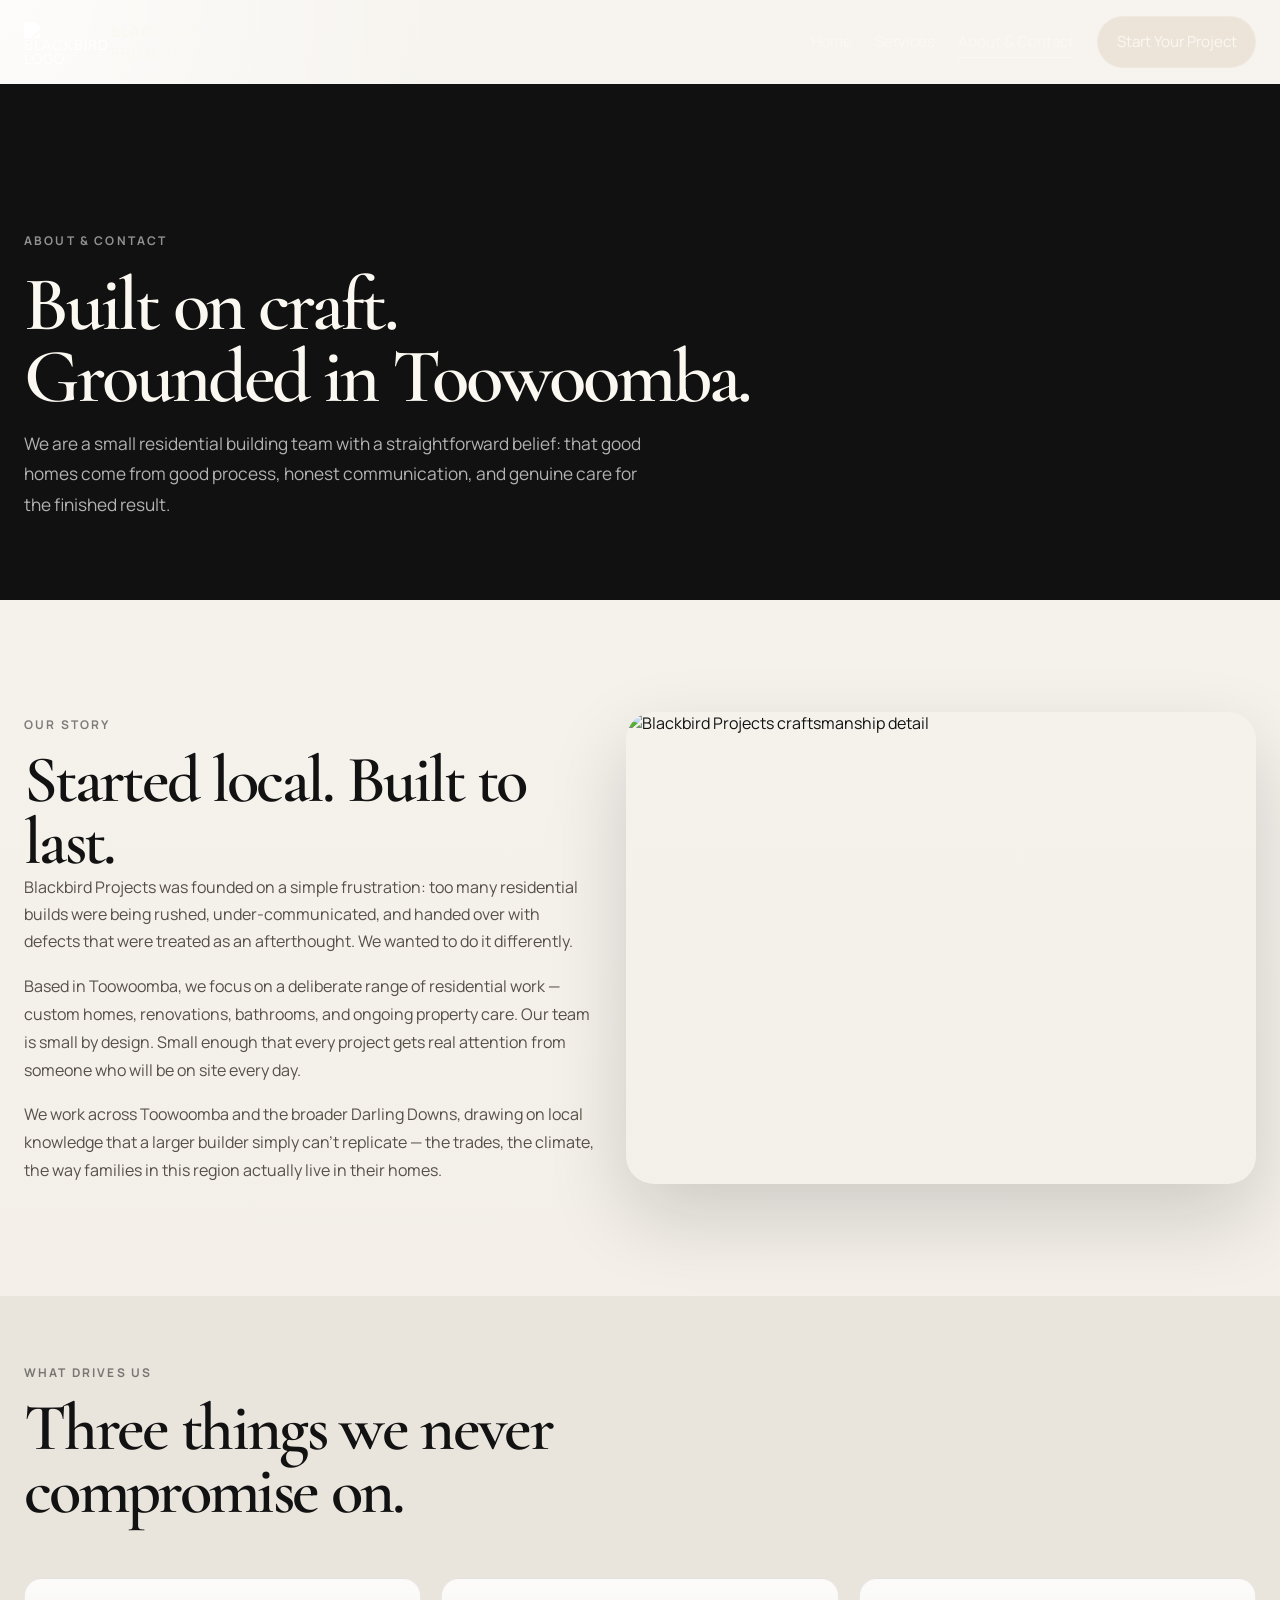
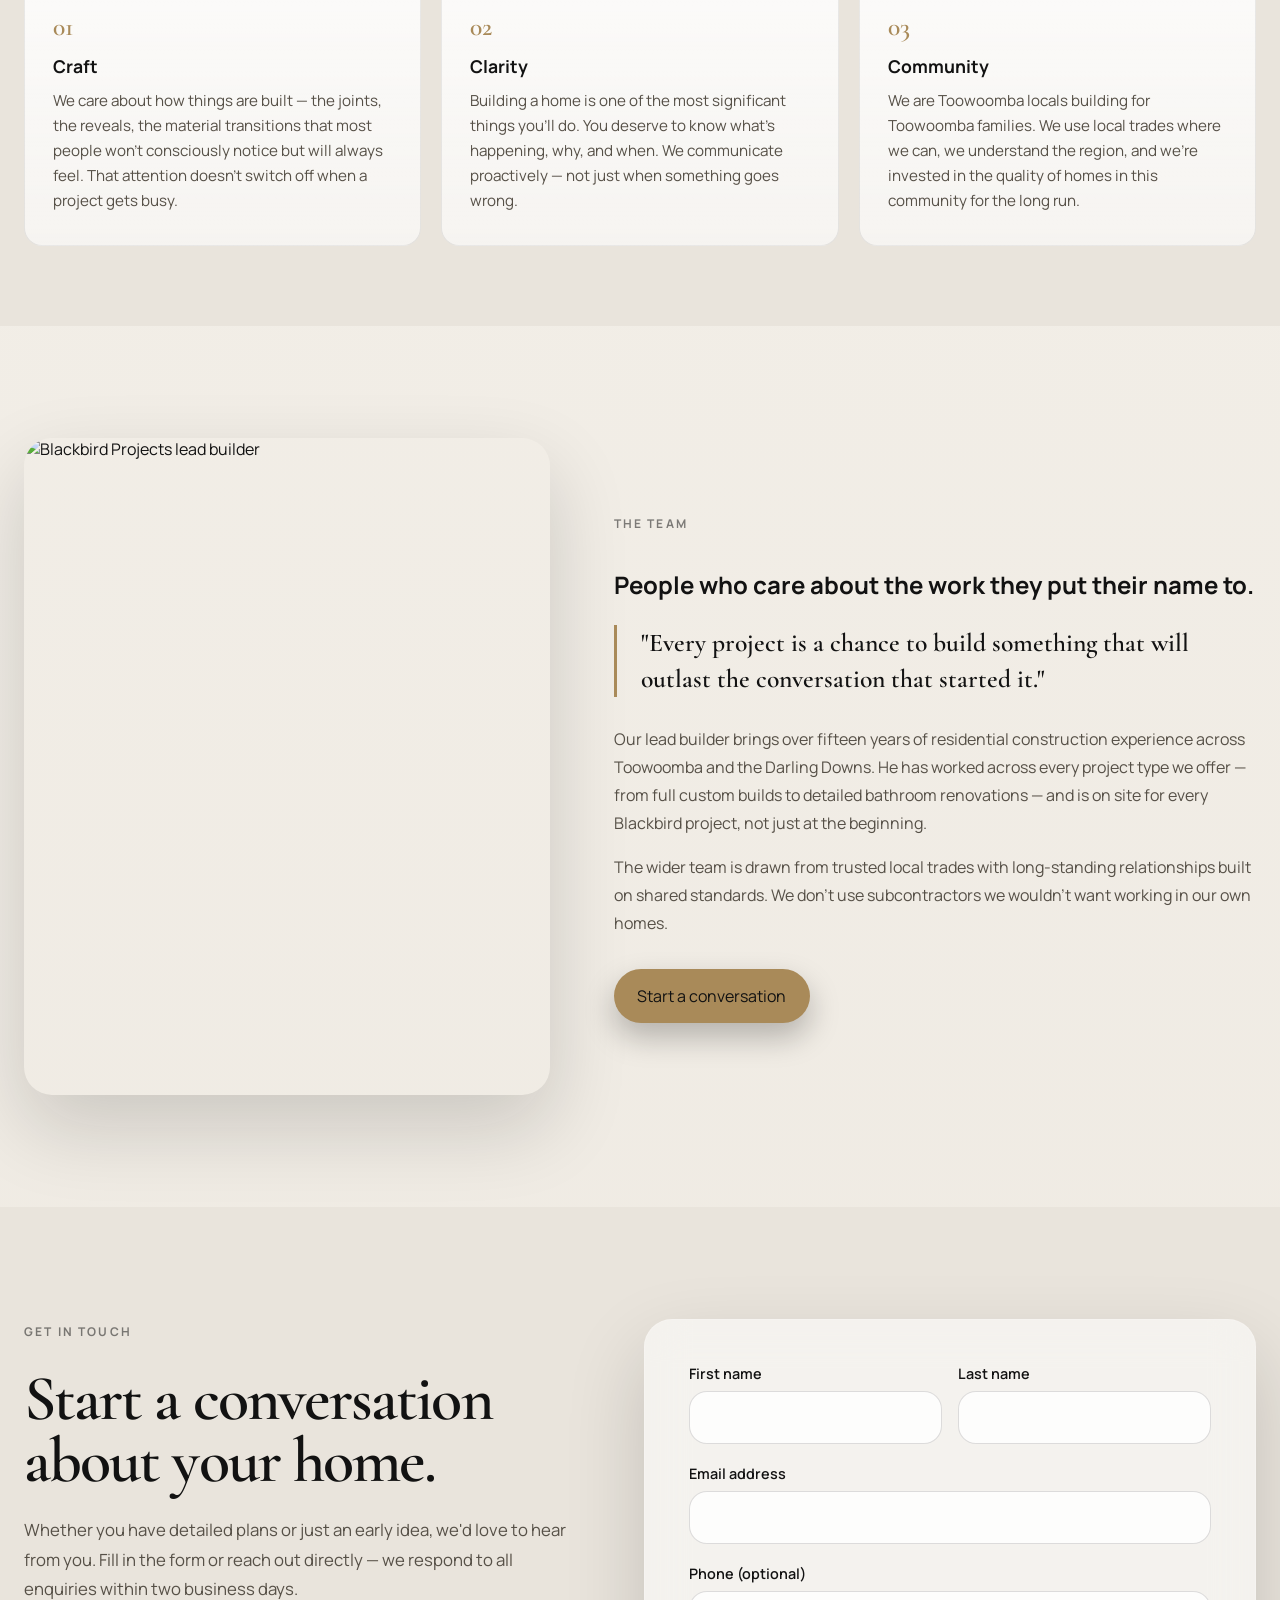
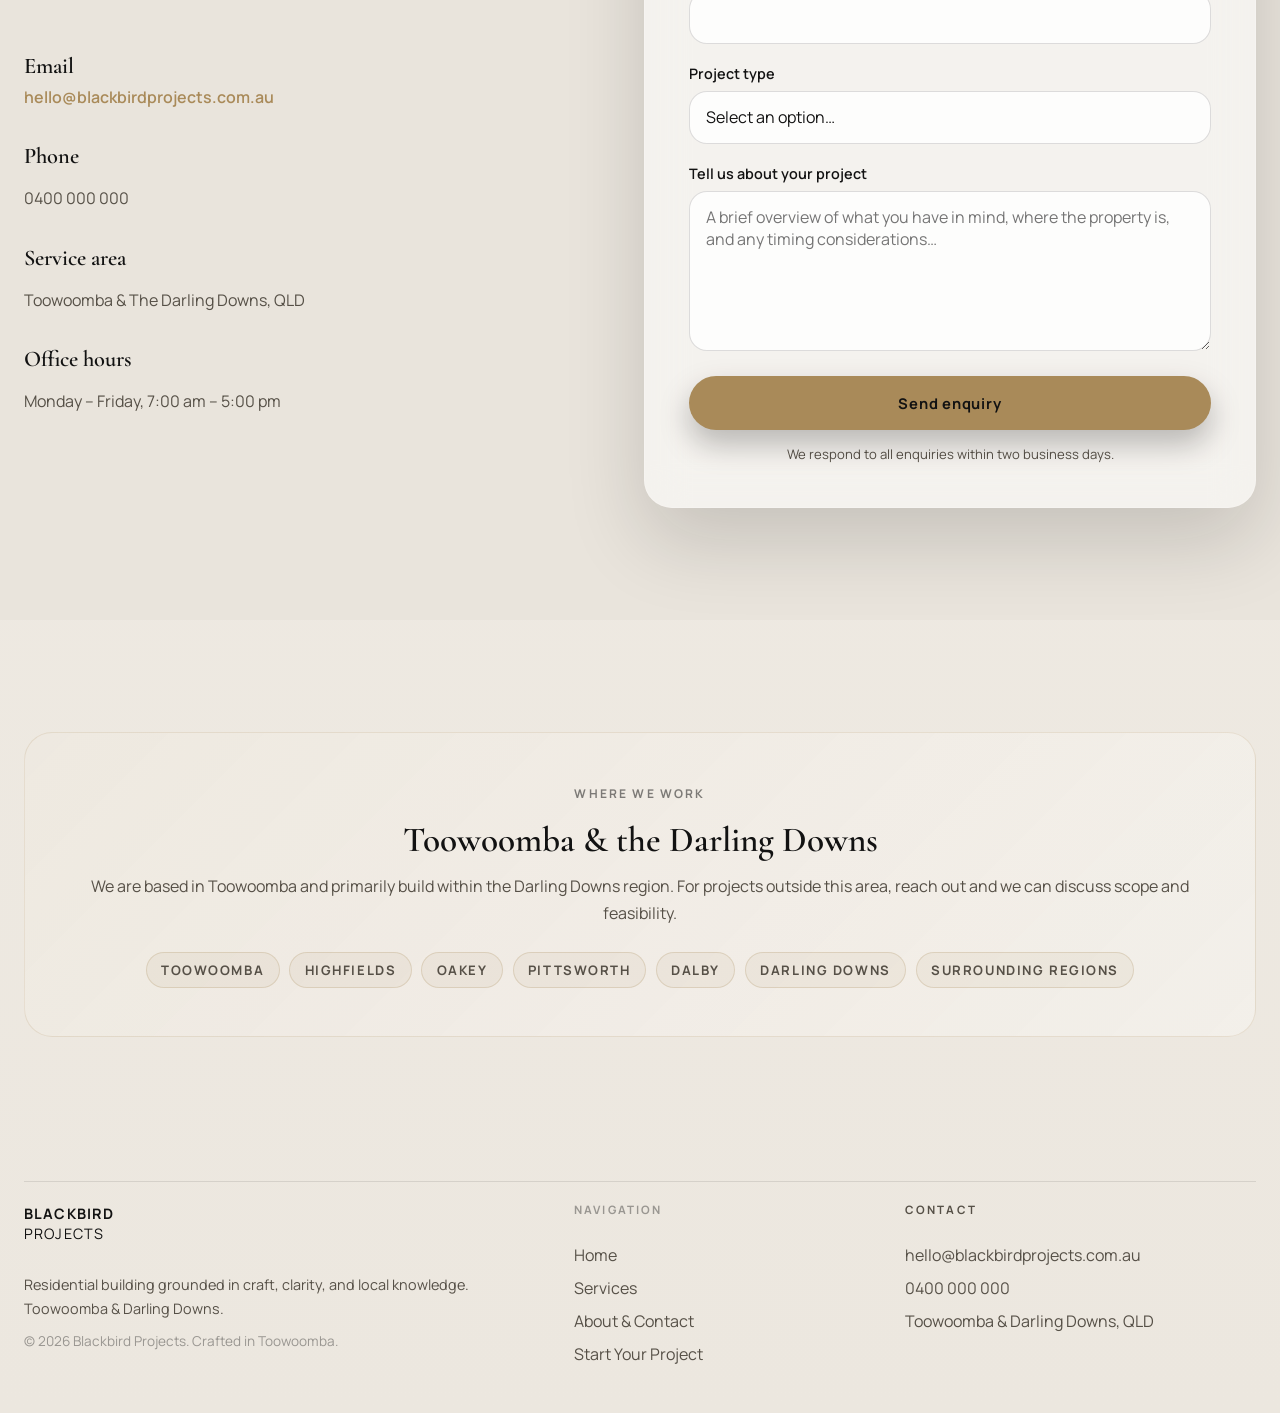
==== commit ae5dfbbc: "Build out full website — homepage, services, contact" ====
--- a/contact.html
+++ b/contact.html
@@ -3,50 +3,84 @@
 <head>
   <meta charset="UTF-8">
   <meta name="viewport" content="width=device-width, initial-scale=1.0">
-  <title>About & Contact | Blackbird Projects</title>
-  <meta name="description" content="Learn about Blackbird Projects and get in touch to discuss your next custom home, renovation, or residential project in Toowoomba.">
+  <title>About &amp; Contact | Blackbird Projects — Toowoomba Builder</title>
+  <meta name="description" content="Learn about Blackbird Projects and start a conversation about your custom home, renovation, or bathroom project in Toowoomba and the Darling Downs.">
   <link rel="preconnect" href="https://fonts.googleapis.com">
   <link rel="preconnect" href="https://fonts.gstatic.com" crossorigin>
   <link href="https://fonts.googleapis.com/css2?family=Manrope:wght@400;500;600;700;800&family=Cormorant+Garamond:wght@500;600;700&display=swap" rel="stylesheet">
   <link rel="stylesheet" href="styles.css">
   <style>
-    /* Slight override for non-hero pages to make the nav visible */
-    .site-header {
-      background: var(--warm-black);
-    }
-    .form-group {
-      margin-bottom: 1.5rem;
-    }
-    .form-label {
-      display: block;
-      margin-bottom: 0.5rem;
-      font-weight: 600;
-      color: var(--ink);
-    }
-    .form-input, .form-textarea, .form-select {
+    .contact-form-input,
+    .contact-form-textarea,
+    .contact-form-select {
       width: 100%;
-      padding: 1rem;
-      border: 1px solid rgba(18, 18, 18, 0.12);
+      padding: 0.9rem 1rem;
+      border: 1px solid rgba(18, 18, 18, 0.14);
       border-radius: var(--radius-small);
-      background: rgba(255, 255, 255, 0.8);
+      background: rgba(255, 255, 255, 0.82);
       font-family: inherit;
       font-size: 1rem;
       color: var(--ink);
       transition: border-color var(--ease), box-shadow var(--ease);
-    }
-    .form-input:focus, .form-textarea:focus, .form-select:focus {
+      appearance: none;
+    }
+    .contact-form-input:focus,
+    .contact-form-textarea:focus,
+    .contact-form-select:focus {
       outline: none;
       border-color: var(--accent);
-      box-shadow: 0 0 0 4px rgba(169, 138, 89, 0.15);
-    }
-    .form-textarea {
-      min-height: 150px;
+      box-shadow: 0 0 0 3px rgba(169, 138, 89, 0.14);
+    }
+    .contact-form-textarea {
+      min-height: 160px;
       resize: vertical;
+    }
+    .contact-form-label {
+      display: block;
+      margin-bottom: 0.5rem;
+      font-weight: 600;
+      font-size: 0.9rem;
+      color: var(--ink);
+    }
+    .contact-form-group {
+      margin-bottom: 1.25rem;
+    }
+    .contact-detail-block {
+      margin-bottom: 2rem;
+    }
+    .contact-detail-block strong {
+      display: block;
+      margin-bottom: 0.35rem;
+      font-family: "Cormorant Garamond", serif;
+      font-size: 1.4rem;
+      font-weight: 600;
+      color: var(--ink);
+    }
+    .contact-detail-block p,
+    .contact-detail-block a {
+      color: var(--ink-soft);
+      line-height: 1.65;
+    }
+    .contact-detail-block a {
+      color: var(--accent);
+      font-weight: 600;
+    }
+    .contact-grid {
+      display: grid;
+      grid-template-columns: 1fr 1.1fr;
+      gap: 4rem;
+    }
+    @media (max-width: 760px) {
+      .contact-grid {
+        grid-template-columns: 1fr;
+        gap: 2.5rem;
+      }
     }
   </style>
 </head>
-<body style="background: var(--bg);">
-  <header class="site-header" id="top">
+<body>
+
+  <header class="site-header is-scrolled" id="top">
     <div class="container nav-shell">
       <a class="brand" href="index.html" aria-label="Blackbird Projects home">
         <span class="brand-mark" aria-hidden="true">
@@ -61,120 +95,218 @@
       <nav class="site-nav" id="site-nav" aria-label="Primary">
         <a href="index.html">Home</a>
         <a href="services.html">Services</a>
-        <a href="contact.html">About & Contact</a>
-        <a href="contact.html" class="nav-cta magnetic">Start Your Project</a>
+        <a href="contact.html" class="is-active">About &amp; Contact</a>
+        <a href="contact.html" class="nav-cta">Start Your Project</a>
       </nav>
     </div>
   </header>
 
-  <main style="padding-top: 4rem;">
-    <!-- ABOUT SECTION -->
-    <section class="section">
-      <div class="container">
-        <div class="why-layout" style="display: grid; grid-template-columns: 1fr 1fr; gap: 4rem; align-items: center;">
-          <div class="why-story reveal">
-            <span class="section-kicker">About Us</span>
-            <h2 style="margin-bottom: 1.5rem;">Why Blackbird?</h2>
-            <p style="margin-bottom: 1rem;">
-              We are a Toowoomba-based residential builder focused on crafting homes that hold their value and beauty over time. Our approach is grounded in local insight, understanding exactly how families in the Darling Downs live and grow.
-            </p>
-            <p>
-              Rather than rushing volume, we focus on the built detail. From the first site conversation to the final handover, we ensure the process stays calm, clear, and well managed. Every project is an opportunity for architectural storytelling, built for real life.
-            </p>
-          </div>
-          <div class="why-visual reveal media-layer" data-depth="12">
-             <img src="https://images.unsplash.com/photo-1513694203232-719a280e022f?ixlib=rb-4.0.3&auto=format&fit=crop&w=1600&q=80" alt="Blackbird Projects Craftsmanship" style="border-radius: var(--radius); box-shadow: var(--shadow);">
-          </div>
-        </div>
-      </div>
-    </section>
-
-    <!-- CONTACT SECTION -->
-    <section class="section" style="background: var(--bg-soft); padding: 6rem 0;">
-      <div class="container">
-        <div style="display: grid; grid-template-columns: 1fr 1fr; gap: 4rem;">
-          
-          <!-- Contact Info -->
+  <main>
+
+    <!-- ── Page header ──────────────────────────────── -->
+    <section class="page-header">
+      <div class="container">
+        <span class="eyebrow">About &amp; Contact</span>
+        <h1>Built on craft.<br>Grounded in Toowoomba.</h1>
+        <p>We are a small residential building team with a straightforward belief: that good homes come from good process, honest communication, and genuine care for the finished result.</p>
+      </div>
+    </section>
+
+    <!-- ── The Blackbird story ───────────────────────── -->
+    <section class="section" aria-labelledby="story-heading">
+      <div class="container">
+        <div class="craftsmanship-layout">
+          <div class="craftsmanship-copy reveal">
+            <span class="section-kicker">Our story</span>
+            <h2 id="story-heading">Started local. Built to last.</h2>
+            <p>Blackbird Projects was founded on a simple frustration: too many residential builds were being rushed, under-communicated, and handed over with defects that were treated as an afterthought. We wanted to do it differently.</p>
+            <p style="margin-top: 1rem; color: var(--ink-soft); line-height: 1.75;">Based in Toowoomba, we focus on a deliberate range of residential work — custom homes, renovations, bathrooms, and ongoing property care. Our team is small by design. Small enough that every project gets real attention from someone who will be on site every day.</p>
+            <p style="margin-top: 1rem; color: var(--ink-soft); line-height: 1.75;">We work across Toowoomba and the broader Darling Downs, drawing on local knowledge that a larger builder simply can't replicate — the trades, the climate, the way families in this region actually live in their homes.</p>
+          </div>
+          <div class="reveal" style="position: relative;">
+            <img src="https://images.unsplash.com/photo-1513694203232-719a280e022f?ixlib=rb-4.0.3&auto=format&fit=crop&w=1200&q=80" alt="Blackbird Projects craftsmanship detail" style="border-radius: var(--radius); box-shadow: var(--shadow); width: 100%; object-fit: cover; aspect-ratio: 4/3;">
+          </div>
+        </div>
+      </div>
+    </section>
+
+    <!-- ── Values strip ──────────────────────────────── -->
+    <section class="section" style="background: var(--bg-soft); padding-top: 4rem; padding-bottom: 5rem;" aria-labelledby="values-heading">
+      <div class="container">
+        <div class="section-heading editorial-heading reveal">
+          <span class="section-kicker">What drives us</span>
+          <h2 id="values-heading">Three things we never compromise on.</h2>
+        </div>
+        <div class="values-strip reveal">
+          <div class="value-card">
+            <div class="value-card-num">01</div>
+            <h3>Craft</h3>
+            <p>We care about how things are built — the joints, the reveals, the material transitions that most people won't consciously notice but will always feel. That attention doesn't switch off when a project gets busy.</p>
+          </div>
+          <div class="value-card">
+            <div class="value-card-num">02</div>
+            <h3>Clarity</h3>
+            <p>Building a home is one of the most significant things you'll do. You deserve to know what's happening, why, and when. We communicate proactively — not just when something goes wrong.</p>
+          </div>
+          <div class="value-card">
+            <div class="value-card-num">03</div>
+            <h3>Community</h3>
+            <p>We are Toowoomba locals building for Toowoomba families. We use local trades where we can, we understand the region, and we're invested in the quality of homes in this community for the long run.</p>
+          </div>
+        </div>
+      </div>
+    </section>
+
+    <!-- ── Builder profile ───────────────────────────── -->
+    <section class="section" aria-labelledby="builder-heading">
+      <div class="container">
+        <div class="builder-layout">
+          <div class="builder-photo reveal">
+            <img src="https://images.unsplash.com/photo-1507003211169-0a1dd7228f2d?ixlib=rb-4.0.3&auto=format&fit=crop&w=800&q=80" alt="Blackbird Projects lead builder">
+          </div>
           <div class="reveal">
-            <span class="section-kicker">Get in Touch</span>
-            <h2 style="font-family: 'Cormorant Garamond', serif; font-size: clamp(3rem, 5vw, 4rem); margin-bottom: 1.5rem; line-height: 1;">Start a conversation about your home.</h2>
-            <p style="color: var(--ink-soft); margin-bottom: 3rem; font-size: 1.1rem;">
-              Whether you are planning a new build or a thoughtful renovation, we would love to hear from you. 
-            </p>
-            
-            <div style="margin-bottom: 2rem;">
-              <strong style="display: block; margin-bottom: 0.5rem; font-family: 'Cormorant Garamond', serif; font-size: 1.5rem;">Service Area</strong>
-              <p style="color: var(--ink-soft);">Toowoomba & The Darling Downs</p>
-            </div>
-            
-            <div style="margin-bottom: 2rem;">
-              <strong style="display: block; margin-bottom: 0.5rem; font-family: 'Cormorant Garamond', serif; font-size: 1.5rem;">Email</strong>
-              <a href="mailto:hello@blackbirdprojects.com.au" style="color: var(--accent); font-weight: 600;">hello@blackbirdprojects.com.au</a>
-            </div>
-
-            <div>
-              <strong style="display: block; margin-bottom: 0.5rem; font-family: 'Cormorant Garamond', serif; font-size: 1.5rem;">Phone</strong>
-              <p style="color: var(--ink-soft);">0400 000 000</p>
-            </div>
-          </div>
-
-          <!-- Contact Form (Glass Panel) -->
-          <div class="glass-panel reveal" style="padding: 3rem; border-radius: var(--radius); background: rgba(255, 255, 255, 0.4);">
-            <form action="#" method="POST">
-              <div class="form-group">
-                <label class="form-label" for="name">Full Name</label>
-                <input type="text" id="name" name="name" class="form-input" required>
-              </div>
-              <div class="form-group">
-                <label class="form-label" for="email">Email Address</label>
-                <input type="email" id="email" name="email" class="form-input" required>
-              </div>
-              <div class="form-group">
-                <label class="form-label" for="project-type">Project Type</label>
-                <select id="project-type" name="project-type" class="form-select" required>
-                  <option value="" disabled selected>Select an option...</option>
-                  <option value="new-home">New Custom Home</option>
-                  <option value="renovation">Renovation or Extension</option>
-                  <option value="bathroom">Custom Bathroom</option>
-                  <option value="maintenance">Residential Maintenance</option>
-                  <option value="other">Other</option>
+            <span class="section-kicker">The team</span>
+            <h2 id="builder-heading">People who care about the work they put their name to.</h2>
+            <blockquote class="builder-quote">
+              "Every project is a chance to build something that will outlast the conversation that started it."
+            </blockquote>
+            <div class="builder-bio">
+              <p>Our lead builder brings over fifteen years of residential construction experience across Toowoomba and the Darling Downs. He has worked across every project type we offer — from full custom builds to detailed bathroom renovations — and is on site for every Blackbird project, not just at the beginning.</p>
+              <p>The wider team is drawn from trusted local trades with long-standing relationships built on shared standards. We don't use subcontractors we wouldn't want working in our own homes.</p>
+            </div>
+            <div style="margin-top: 2rem;">
+              <a class="button button-primary" href="#contact">Start a conversation</a>
+            </div>
+          </div>
+        </div>
+      </div>
+    </section>
+
+    <!-- ── Contact section ───────────────────────────── -->
+    <section class="section" id="contact" style="background: var(--bg-soft);" aria-labelledby="contact-heading">
+      <div class="container">
+        <div class="contact-grid">
+
+          <!-- Contact info -->
+          <div class="reveal">
+            <span class="section-kicker">Get in touch</span>
+            <h2 id="contact-heading" style="font-family: 'Cormorant Garamond', serif; font-size: clamp(2.8rem, 5vw, 4rem); font-weight: 600; line-height: 0.96; letter-spacing: -0.03em; margin: 0.75rem 0 1.5rem; color: var(--ink);">Start a conversation about your home.</h2>
+            <p style="color: var(--ink-soft); line-height: 1.75; margin-bottom: 3rem; font-size: 1.05rem;">Whether you have detailed plans or just an early idea, we'd love to hear from you. Fill in the form or reach out directly — we respond to all enquiries within two business days.</p>
+
+            <div class="contact-detail-block">
+              <strong>Email</strong>
+              <a href="mailto:hello@blackbirdprojects.com.au">hello@blackbirdprojects.com.au</a>
+            </div>
+            <div class="contact-detail-block">
+              <strong>Phone</strong>
+              <p><a href="tel:0400000000" style="color: var(--ink-soft); font-weight: 400;">0400 000 000</a></p>
+            </div>
+            <div class="contact-detail-block">
+              <strong>Service area</strong>
+              <p>Toowoomba &amp; The Darling Downs, QLD</p>
+            </div>
+            <div class="contact-detail-block">
+              <strong>Office hours</strong>
+              <p>Monday – Friday, 7:00 am – 5:00 pm</p>
+            </div>
+          </div>
+
+          <!-- Contact form -->
+          <div class="glass-panel reveal" style="padding: clamp(1.75rem, 3.5vw, 2.75rem); border-radius: var(--radius); background: rgba(255, 255, 255, 0.52);">
+            <form action="#" method="POST" novalidate>
+              <div style="display: grid; grid-template-columns: 1fr 1fr; gap: 1rem;">
+                <div class="contact-form-group">
+                  <label class="contact-form-label" for="cf-first">First name</label>
+                  <input type="text" id="cf-first" name="first_name" class="contact-form-input" autocomplete="given-name" required>
+                </div>
+                <div class="contact-form-group">
+                  <label class="contact-form-label" for="cf-last">Last name</label>
+                  <input type="text" id="cf-last" name="last_name" class="contact-form-input" autocomplete="family-name" required>
+                </div>
+              </div>
+              <div class="contact-form-group">
+                <label class="contact-form-label" for="cf-email">Email address</label>
+                <input type="email" id="cf-email" name="email" class="contact-form-input" autocomplete="email" required>
+              </div>
+              <div class="contact-form-group">
+                <label class="contact-form-label" for="cf-phone">Phone (optional)</label>
+                <input type="tel" id="cf-phone" name="phone" class="contact-form-input" autocomplete="tel">
+              </div>
+              <div class="contact-form-group">
+                <label class="contact-form-label" for="cf-type">Project type</label>
+                <select id="cf-type" name="project_type" class="contact-form-select" required>
+                  <option value="" disabled selected>Select an option…</option>
+                  <option value="new-home">New custom home</option>
+                  <option value="renovation">Renovation or extension</option>
+                  <option value="bathroom">Custom bathroom</option>
+                  <option value="maintenance">Residential maintenance</option>
+                  <option value="other">Other / not sure yet</option>
                 </select>
               </div>
-              <div class="form-group">
-                <label class="form-label" for="message">Tell us about your project</label>
-                <textarea id="message" name="message" class="form-textarea" required></textarea>
-              </div>
-              <button type="submit" class="button button-primary magnetic" style="width: 100%; font-weight: 600;">Send Enquiry</button>
+              <div class="contact-form-group">
+                <label class="contact-form-label" for="cf-message">Tell us about your project</label>
+                <textarea id="cf-message" name="message" class="contact-form-textarea" placeholder="A brief overview of what you have in mind, where the property is, and any timing considerations…" required></textarea>
+              </div>
+              <button type="submit" class="button button-primary" style="width: 100%; font-weight: 700; font-size: 0.92rem; letter-spacing: 0.05em;">Send enquiry</button>
+              <p style="margin: 1rem 0 0; font-size: 0.82rem; color: var(--ink-soft); text-align: center;">We respond to all enquiries within two business days.</p>
             </form>
           </div>
-          
-        </div>
-      </div>
-    </section>
+
+        </div>
+      </div>
+    </section>
+
+    <!-- ── Service area ──────────────────────────────── -->
+    <section class="section" aria-labelledby="area-heading">
+      <div class="container">
+        <div class="area-callout reveal">
+          <span class="section-kicker">Where we work</span>
+          <h3 id="area-heading">Toowoomba &amp; the Darling Downs</h3>
+          <p>We are based in Toowoomba and primarily build within the Darling Downs region. For projects outside this area, reach out and we can discuss scope and feasibility.</p>
+          <div class="area-tags">
+            <span class="area-tag">Toowoomba</span>
+            <span class="area-tag">Highfields</span>
+            <span class="area-tag">Oakey</span>
+            <span class="area-tag">Pittsworth</span>
+            <span class="area-tag">Dalby</span>
+            <span class="area-tag">Darling Downs</span>
+            <span class="area-tag">Surrounding Regions</span>
+          </div>
+        </div>
+      </div>
+    </section>
+
   </main>
 
-  <footer class="site-footer" style="padding: 4rem 0; border-top: 1px solid var(--line); margin-top: 0;">
-    <div class="container" style="display: flex; justify-content: space-between; align-items: center;">
-      <a class="brand footer-brand" href="index.html" style="color: var(--ink);">
-        <span class="brand-text">
-          <strong>Blackbird</strong>
-          <span>Projects</span>
-        </span>
-      </a>
-      <p style="margin: 0; font-size: 0.9rem;">&copy; 2026 Blackbird Projects. Crafted in Toowoomba.</p>
+  <!-- ── Footer ───────────────────────────────────────── -->
+  <footer class="site-footer">
+    <div class="container footer-layout">
+      <div>
+        <a class="brand footer-brand" href="index.html">
+          <span class="brand-text">
+            <strong>Blackbird</strong>
+            <span>Projects</span>
+          </span>
+        </a>
+        <p style="margin-top: 0.85rem; font-size: 0.9rem;">Residential building grounded in craft, clarity, and local knowledge. Toowoomba &amp; Darling Downs.</p>
+        <p style="margin-top: 0.5rem; font-size: 0.85rem; color: rgba(18,18,18,0.38);">&copy; 2026 Blackbird Projects. Crafted in Toowoomba.</p>
+      </div>
+      <nav class="footer-links" aria-label="Footer navigation">
+        <span class="footer-col-label">Navigation</span>
+        <a href="index.html">Home</a>
+        <a href="services.html">Services</a>
+        <a href="contact.html">About &amp; Contact</a>
+        <a href="contact.html">Start Your Project</a>
+      </nav>
+      <div class="footer-meta">
+        <span class="footer-col-label">Contact</span>
+        <a href="mailto:hello@blackbirdprojects.com.au">hello@blackbirdprojects.com.au</a>
+        <a href="tel:0400000000">0400 000 000</a>
+        <span>Toowoomba &amp; Darling Downs, QLD</span>
+      </div>
     </div>
   </footer>
 
-  <script>
-    // Add simple scroll effect for header
-    window.addEventListener('scroll', () => {
-      const header = document.querySelector('.site-header');
-      if (window.scrollY > 50) {
-        header.classList.add('is-scrolled');
-      } else {
-        header.classList.remove('is-scrolled');
-      }
-    });
-  </script>
+  <script src="main.js" defer></script>
 </body>
 </html>
--- a/styles.css
+++ b/styles.css
@@ -1694,3 +1694,362 @@
   }
 }
 
+/* ── Active nav link ──────────────────────────────── */
+.site-nav a.is-active::after {
+  transform: scaleX(1);
+}
+
+/* ── Page header (inner pages) ────────────────────── */
+.page-header {
+  background: var(--warm-black);
+  padding: 9rem 0 5rem;
+  color: #fbf7f1;
+}
+
+.page-header .eyebrow {
+  display: inline-flex;
+  margin-bottom: 1.25rem;
+  color: rgba(255, 255, 255, 0.54);
+}
+
+.page-header h1 {
+  margin: 0 0 1rem;
+  font-family: "Cormorant Garamond", serif;
+  font-size: clamp(3rem, 6vw, 5.2rem);
+  font-weight: 600;
+  line-height: 0.94;
+  letter-spacing: -0.04em;
+}
+
+.page-header p {
+  margin: 0;
+  max-width: 40rem;
+  color: rgba(255, 255, 255, 0.68);
+  line-height: 1.75;
+  font-size: 1.08rem;
+}
+
+/* ── Process steps ────────────────────────────────── */
+.process-steps {
+  display: grid;
+  grid-template-columns: repeat(4, minmax(0, 1fr));
+  gap: 1.5rem;
+  margin-top: 3.5rem;
+}
+
+.process-step {
+  padding-top: 1.5rem;
+  border-top: 1px solid var(--line);
+}
+
+.process-num {
+  font-family: "Cormorant Garamond", serif;
+  font-size: 2.8rem;
+  font-weight: 600;
+  line-height: 1;
+  color: var(--accent);
+  margin-bottom: 0.85rem;
+}
+
+.process-step h3 {
+  margin: 0 0 0.5rem;
+  font-size: 1.05rem;
+  font-weight: 700;
+  color: var(--ink);
+}
+
+.process-step p {
+  margin: 0;
+  color: var(--ink-soft);
+  line-height: 1.65;
+  font-size: 0.95rem;
+}
+
+/* ── Service area callout ─────────────────────────── */
+.area-callout {
+  padding: 3rem;
+  border-radius: var(--radius);
+  background:
+    linear-gradient(135deg, rgba(169, 138, 89, 0.1), rgba(169, 138, 89, 0.04)),
+    rgba(255, 255, 255, 0.5);
+  border: 1px solid rgba(169, 138, 89, 0.18);
+  text-align: center;
+}
+
+.area-callout h3 {
+  margin: 0 0 0.75rem;
+  font-family: "Cormorant Garamond", serif;
+  font-size: 2.2rem;
+  font-weight: 600;
+  color: var(--ink);
+}
+
+.area-callout p {
+  margin: 0;
+  color: var(--ink-soft);
+  line-height: 1.7;
+}
+
+.area-tags {
+  display: flex;
+  flex-wrap: wrap;
+  justify-content: center;
+  gap: 0.6rem;
+  margin-top: 1.5rem;
+}
+
+.area-tag {
+  padding: 0.5rem 0.9rem;
+  border-radius: 999px;
+  border: 1px solid rgba(169, 138, 89, 0.24);
+  background: rgba(169, 138, 89, 0.08);
+  font-size: 0.82rem;
+  font-weight: 700;
+  letter-spacing: 0.12em;
+  text-transform: uppercase;
+  color: var(--ink-soft);
+}
+
+/* ── FAQ ──────────────────────────────────────────── */
+.faq-list {
+  margin-top: 2.5rem;
+}
+
+.faq-item {
+  border-top: 1px solid var(--line);
+}
+
+.faq-item:last-child {
+  border-bottom: 1px solid var(--line);
+}
+
+.faq-question {
+  width: 100%;
+  display: flex;
+  justify-content: space-between;
+  align-items: center;
+  gap: 1rem;
+  padding: 1.5rem 0;
+  background: none;
+  border: none;
+  text-align: left;
+  font-family: "Cormorant Garamond", serif;
+  font-size: 1.45rem;
+  font-weight: 600;
+  color: var(--ink);
+  cursor: pointer;
+  transition: color var(--ease);
+}
+
+.faq-question:hover {
+  color: var(--accent);
+}
+
+.faq-icon {
+  flex-shrink: 0;
+  width: 1.75rem;
+  height: 1.75rem;
+  border: 1px solid var(--line);
+  border-radius: 50%;
+  display: grid;
+  place-items: center;
+  font-size: 1.1rem;
+  font-family: "Manrope", sans-serif;
+  font-weight: 400;
+  transition: transform var(--ease), background-color var(--ease), border-color var(--ease), color var(--ease);
+  color: var(--ink-soft);
+}
+
+.faq-item.is-open .faq-icon {
+  transform: rotate(45deg);
+  background: var(--accent);
+  border-color: var(--accent);
+  color: #fff;
+}
+
+.faq-answer {
+  max-height: 0;
+  overflow: hidden;
+  color: var(--ink-soft);
+  line-height: 1.75;
+  max-width: 58rem;
+  transition: max-height 400ms cubic-bezier(0.22, 1, 0.36, 1), padding 400ms cubic-bezier(0.22, 1, 0.36, 1);
+}
+
+.faq-item.is-open .faq-answer {
+  max-height: 40rem;
+  padding-bottom: 1.75rem;
+}
+
+/* ── Values strip (contact/about page) ───────────────*/
+.values-strip {
+  display: grid;
+  grid-template-columns: repeat(3, minmax(0, 1fr));
+  gap: 1.25rem;
+  margin-top: 3.5rem;
+}
+
+.value-card {
+  padding: 2rem 1.75rem;
+  border-radius: var(--radius-small);
+  border: 1px solid rgba(18, 18, 18, 0.08);
+  background:
+    linear-gradient(180deg, rgba(255, 255, 255, 0.84), rgba(255, 255, 255, 0.6));
+  transition: transform var(--ease), box-shadow var(--ease);
+}
+
+.value-card:hover {
+  transform: translateY(-4px);
+  box-shadow: var(--shadow-soft);
+}
+
+.value-card-num {
+  font-family: "Cormorant Garamond", serif;
+  font-size: 1.6rem;
+  font-weight: 600;
+  color: var(--accent);
+  margin-bottom: 0.75rem;
+}
+
+.value-card h3 {
+  margin: 0 0 0.6rem;
+  font-size: 1.1rem;
+  font-weight: 700;
+  color: var(--ink);
+}
+
+.value-card p {
+  margin: 0;
+  color: var(--ink-soft);
+  line-height: 1.65;
+  font-size: 0.95rem;
+}
+
+/* ── Builder profile ──────────────────────────────── */
+.builder-layout {
+  display: grid;
+  grid-template-columns: minmax(0, 0.9fr) minmax(0, 1.1fr);
+  gap: 4rem;
+  align-items: center;
+}
+
+.builder-photo {
+  border-radius: var(--radius);
+  overflow: hidden;
+  box-shadow: var(--shadow);
+  aspect-ratio: 4 / 5;
+}
+
+.builder-photo img {
+  width: 100%;
+  height: 100%;
+  object-fit: cover;
+}
+
+.builder-quote {
+  margin: 1.5rem 0 1.75rem;
+  padding-left: 1.5rem;
+  border-left: 3px solid var(--accent);
+  font-family: "Cormorant Garamond", serif;
+  font-size: 1.6rem;
+  font-weight: 600;
+  line-height: 1.4;
+  color: var(--ink);
+}
+
+.builder-bio p {
+  color: var(--ink-soft);
+  line-height: 1.75;
+  margin: 0 0 1rem;
+}
+
+.builder-bio p:last-child {
+  margin: 0;
+}
+
+/* ── CTA section (shared) ─────────────────────────── */
+.cta-section {
+  background:
+    radial-gradient(circle at 20% 50%, rgba(169, 138, 89, 0.12), transparent 22rem),
+    var(--bg);
+}
+
+.cta-shell {
+  padding: clamp(3rem, 5vw, 4.5rem);
+  border-radius: calc(var(--radius) + 0.35rem);
+  border: 1px solid rgba(18, 18, 18, 0.06);
+  background:
+    linear-gradient(135deg, rgba(25, 25, 25, 0.97), rgba(45, 38, 30, 0.94)),
+    #181716;
+  box-shadow: 0 32px 80px rgba(10, 10, 10, 0.22);
+  display: grid;
+  grid-template-columns: 1fr auto;
+  gap: 2rem;
+  align-items: center;
+}
+
+.cta-content h2 {
+  font-family: "Cormorant Garamond", serif;
+  font-size: clamp(2.4rem, 4vw, 3.6rem);
+  font-weight: 600;
+  line-height: 0.96;
+  letter-spacing: -0.03em;
+  color: #fbf7f1;
+  margin: 0 0 0.85rem;
+}
+
+.cta-content p {
+  color: rgba(247, 241, 233, 0.72);
+  line-height: 1.7;
+  max-width: 38rem;
+}
+
+/* ── Full footer ──────────────────────────────────── */
+.footer-col-label {
+  display: block;
+  margin-bottom: 1rem;
+  font-size: 0.72rem;
+  font-weight: 700;
+  letter-spacing: 0.18em;
+  text-transform: uppercase;
+  color: rgba(18, 18, 18, 0.38);
+}
+
+/* ── Mobile additions for new components ─────────── */
+@media (max-width: 760px) {
+  .page-header {
+    padding: 7.5rem 0 3.5rem;
+  }
+
+  .process-steps {
+    grid-template-columns: 1fr 1fr;
+  }
+
+  .values-strip {
+    grid-template-columns: 1fr;
+  }
+
+  .builder-layout {
+    grid-template-columns: 1fr;
+    gap: 2.5rem;
+  }
+
+  .builder-photo {
+    aspect-ratio: 16 / 9;
+  }
+
+  .cta-shell {
+    grid-template-columns: 1fr;
+  }
+
+  .area-callout {
+    padding: 2rem 1.5rem;
+  }
+}
+
+@media (max-width: 560px) {
+  .process-steps {
+    grid-template-columns: 1fr;
+  }
+}
+
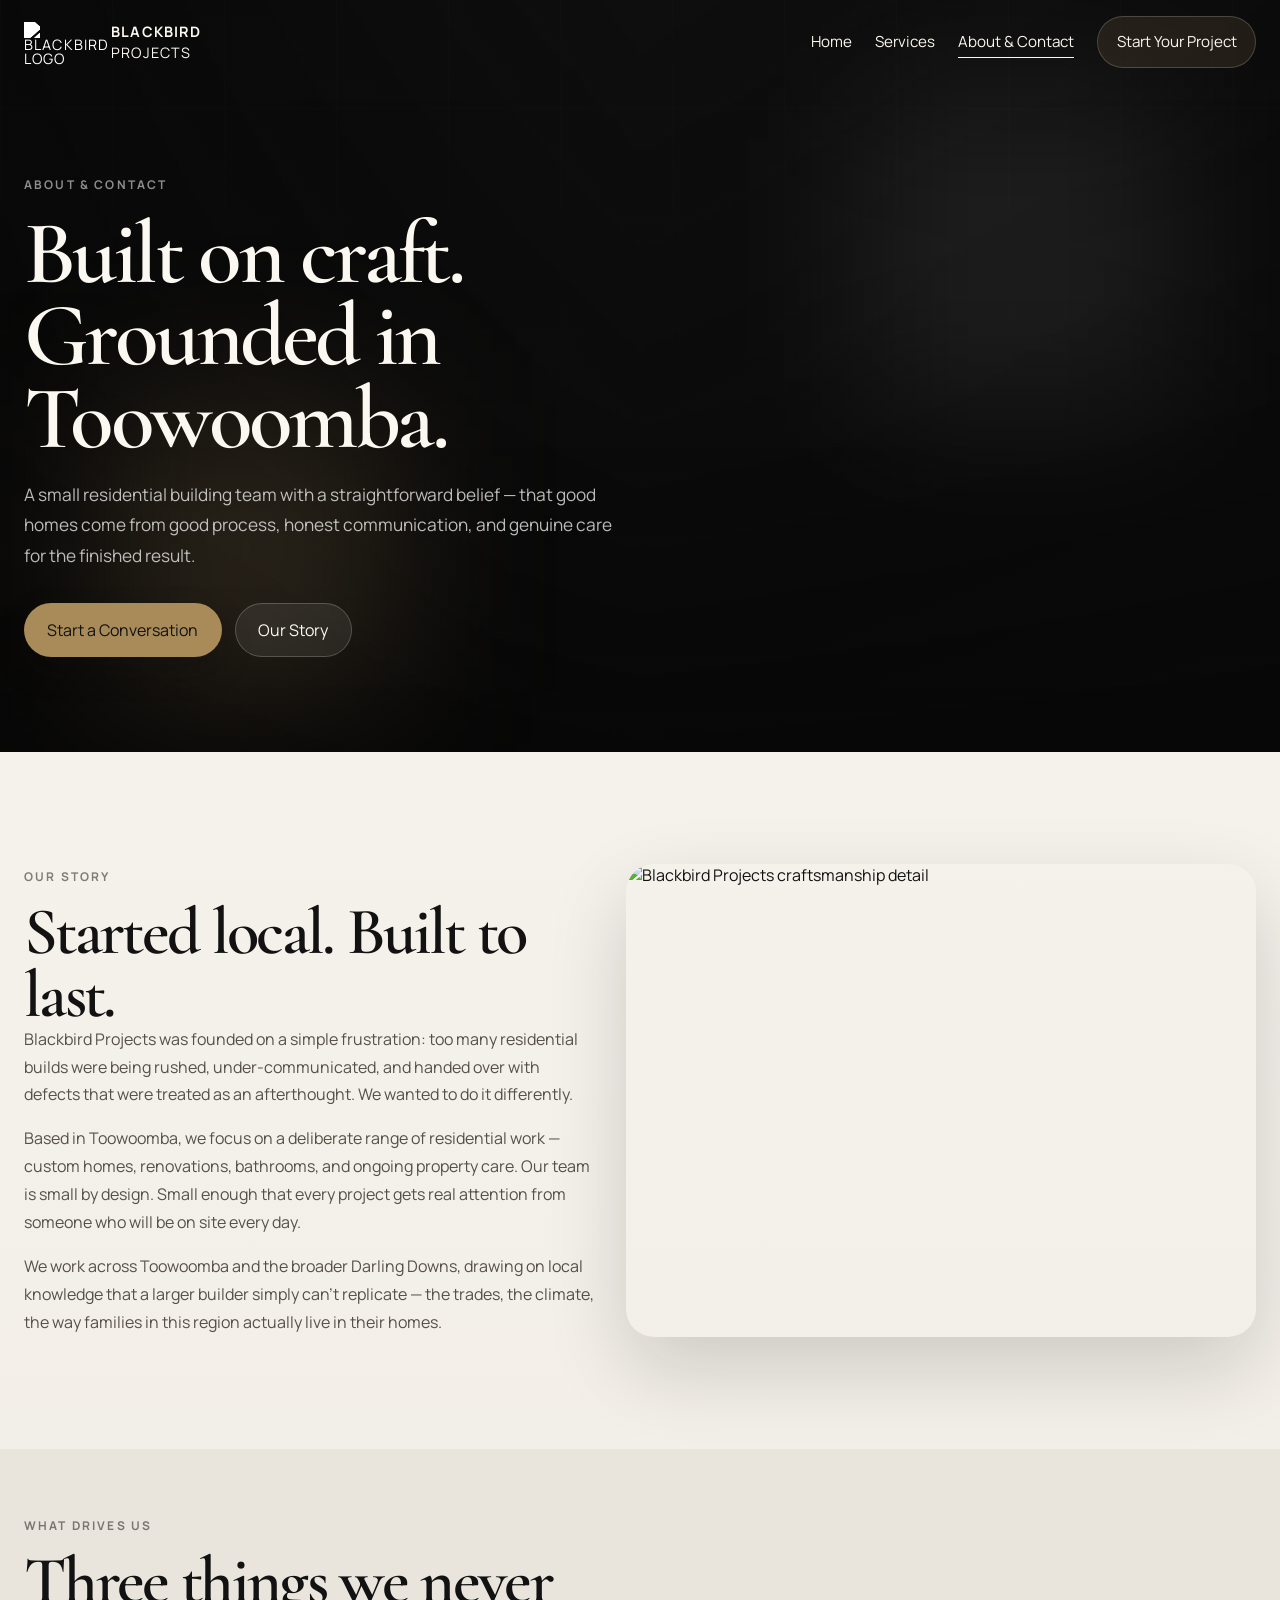
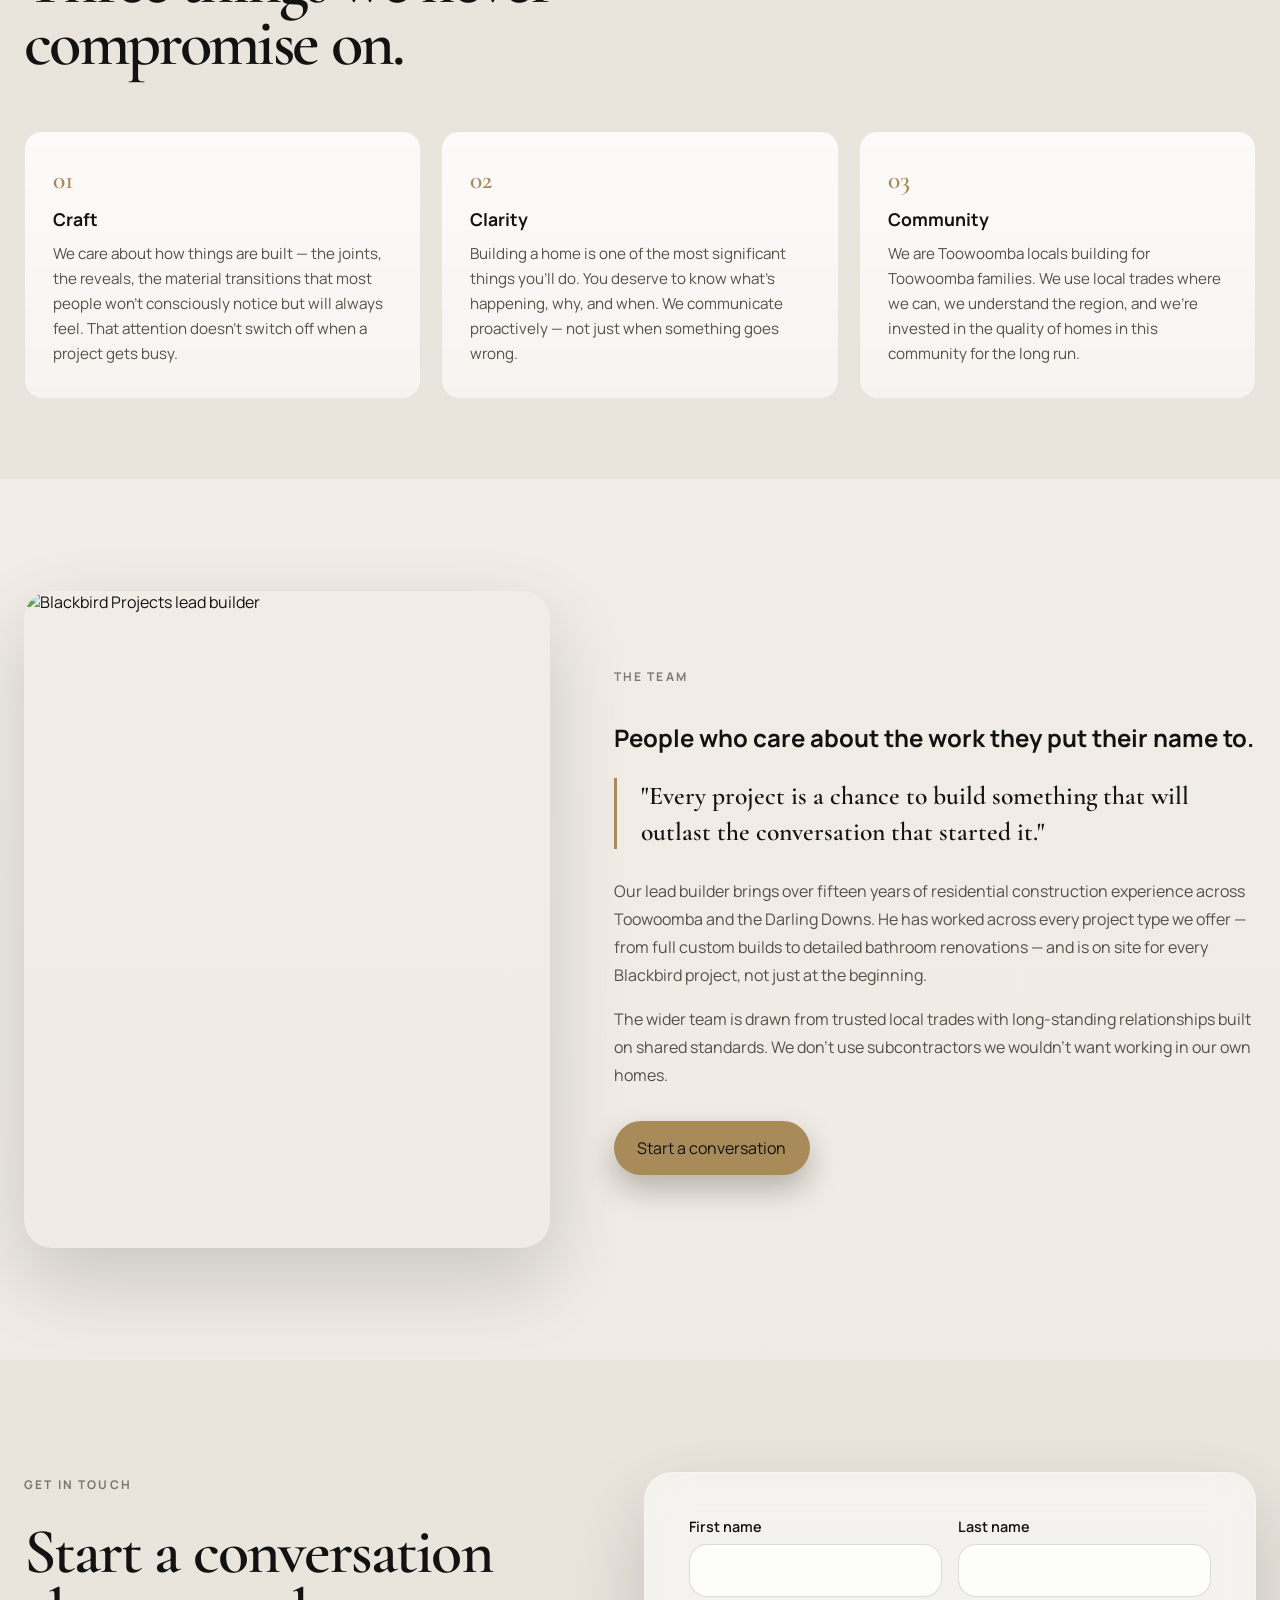
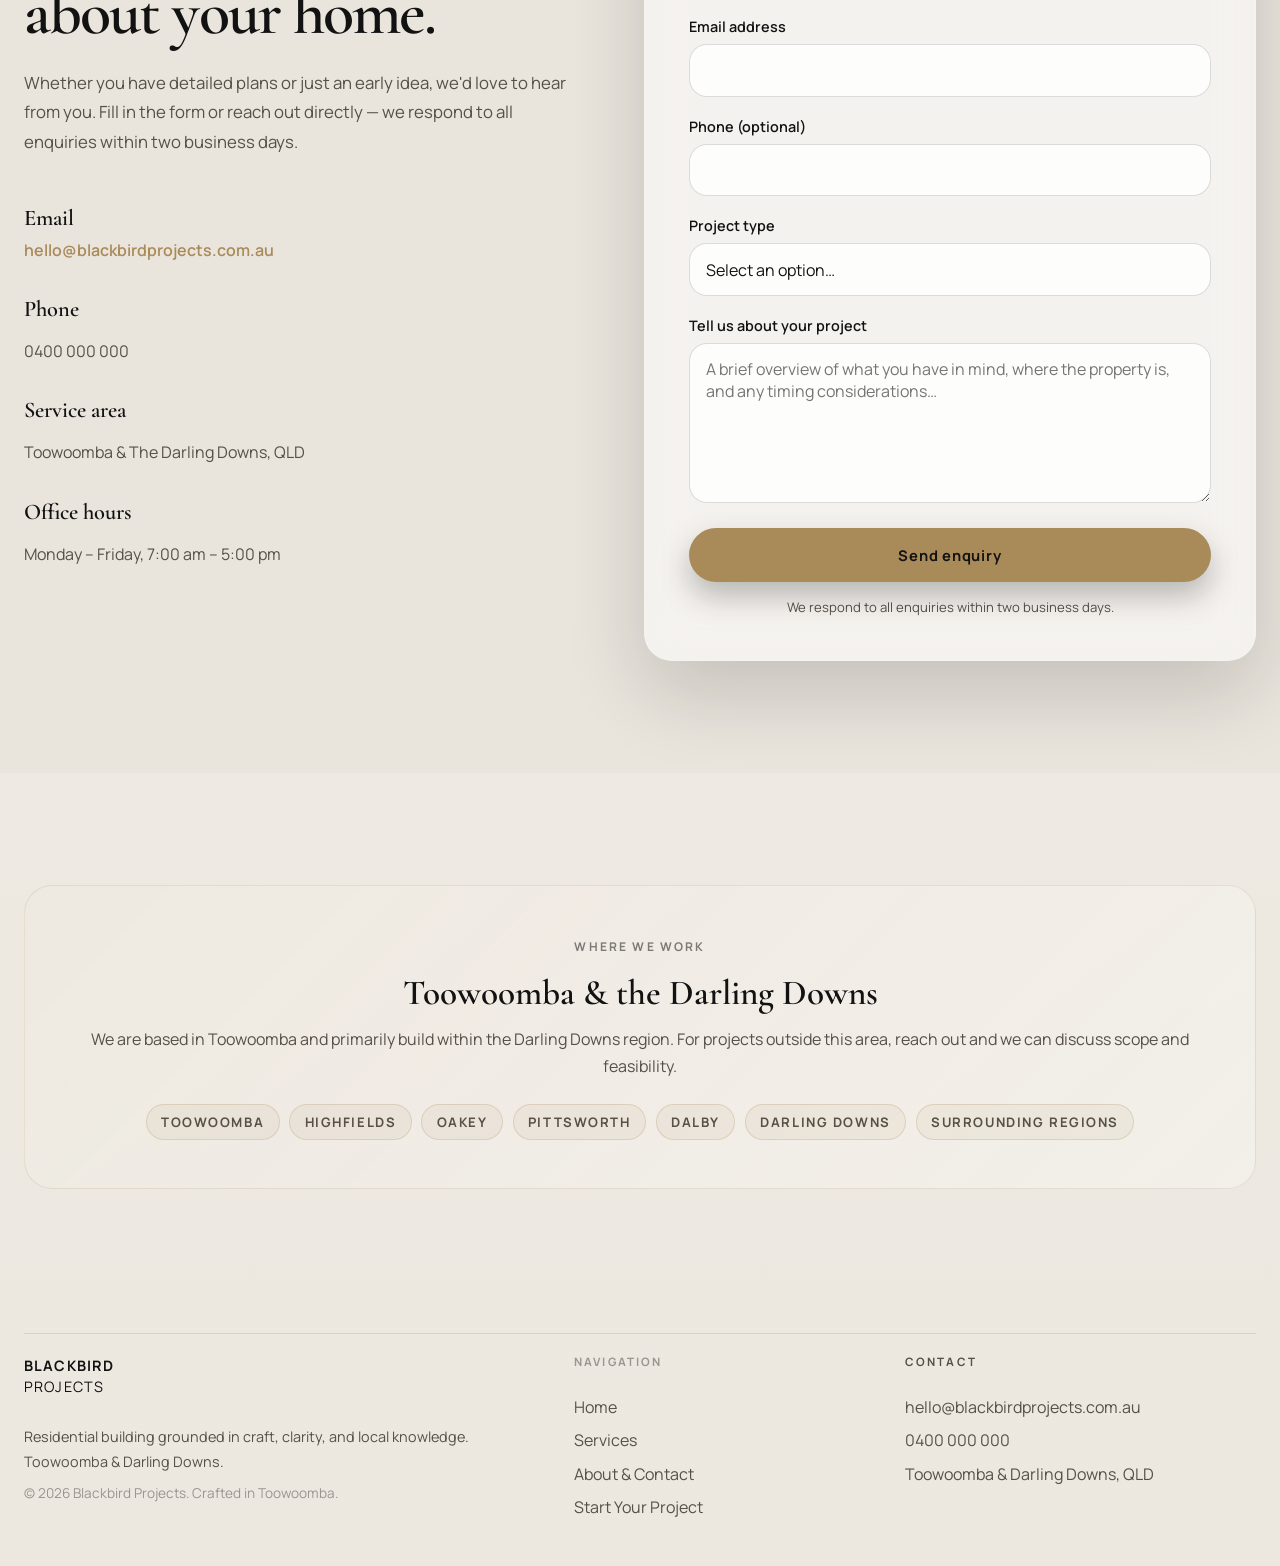
==== commit 7a25577a: "Update all files" ====
--- a/contact.html
+++ b/contact.html
@@ -80,7 +80,7 @@
 </head>
 <body>
 
-  <header class="site-header is-scrolled" id="top">
+  <header class="site-header" id="top">
     <div class="container nav-shell">
       <a class="brand" href="index.html" aria-label="Blackbird Projects home">
         <span class="brand-mark" aria-hidden="true">
@@ -103,17 +103,34 @@
 
   <main>
 
-    <!-- ── Page header ──────────────────────────────── -->
-    <section class="page-header">
-      <div class="container">
-        <span class="eyebrow">About &amp; Contact</span>
-        <h1>Built on craft.<br>Grounded in Toowoomba.</h1>
-        <p>We are a small residential building team with a straightforward belief: that good homes come from good process, honest communication, and genuine care for the finished result.</p>
+    <!-- ── Hero ────────────────────────────────────── -->
+    <section class="hero hero--short" aria-labelledby="contact-hero-title">
+      <div class="hero-media">
+        <img src="https://images.unsplash.com/photo-1600607687939-ce8a6c25118c?ixlib=rb-4.0.3&auto=format&fit=crop&w=2000&q=80" alt="Blackbird Projects — warm residential interior">
+      </div>
+      <div class="hero-overlay"></div>
+      <div class="hero-gridline"></div>
+      <div class="hero-glow hero-glow-left"></div>
+      <div class="hero-glow hero-glow-right"></div>
+      <div class="container hero-content">
+        <div class="hero-copy reveal">
+          <span class="eyebrow" style="display: inline-flex; margin-bottom: 1.25rem; color: rgba(255,255,255,0.54);">About &amp; Contact</span>
+          <h1 id="contact-hero-title" style="color: #fbf7f1;">
+            <span>Built on craft.</span>
+            <span>Grounded in</span>
+            <span>Toowoomba.</span>
+          </h1>
+          <p class="hero-sub">A small residential building team with a straightforward belief — that good homes come from good process, honest communication, and genuine care for the finished result.</p>
+          <div class="hero-actions" style="margin-top: 2rem;">
+            <a class="button button-primary" href="#contact">Start a Conversation</a>
+            <a class="button button-secondary" href="#story">Our Story</a>
+          </div>
+        </div>
       </div>
     </section>
 
     <!-- ── The Blackbird story ───────────────────────── -->
-    <section class="section" aria-labelledby="story-heading">
+    <section class="section" id="story" aria-labelledby="story-heading">
       <div class="container">
         <div class="craftsmanship-layout">
           <div class="craftsmanship-copy reveal">
--- a/styles.css
+++ b/styles.css
@@ -1694,6 +1694,42 @@
   }
 }
 
+/* ── Short hero (inner pages) ─────────────────────── */
+.hero--short {
+  min-height: 76vh;
+}
+
+.hero--short .hero-content {
+  min-height: 76vh;
+  padding: 11rem 0 6rem;
+  display: flex;
+  flex-direction: column;
+  justify-content: flex-end;
+}
+
+.hero--short .hero-copy {
+  max-width: 52rem;
+  padding-right: 0;
+}
+
+.hero-sub {
+  margin: 1.25rem 0 0;
+  max-width: 38rem;
+  color: rgba(255, 255, 255, 0.72);
+  line-height: 1.75;
+  font-size: 1.08rem;
+}
+
+@media (max-width: 760px) {
+  .hero--short {
+    min-height: 60vh;
+  }
+  .hero--short .hero-content {
+    min-height: 60vh;
+    padding: 8rem 0 4rem;
+  }
+}
+
 /* ── Active nav link ──────────────────────────────── */
 .site-nav a.is-active::after {
   transform: scaleX(1);
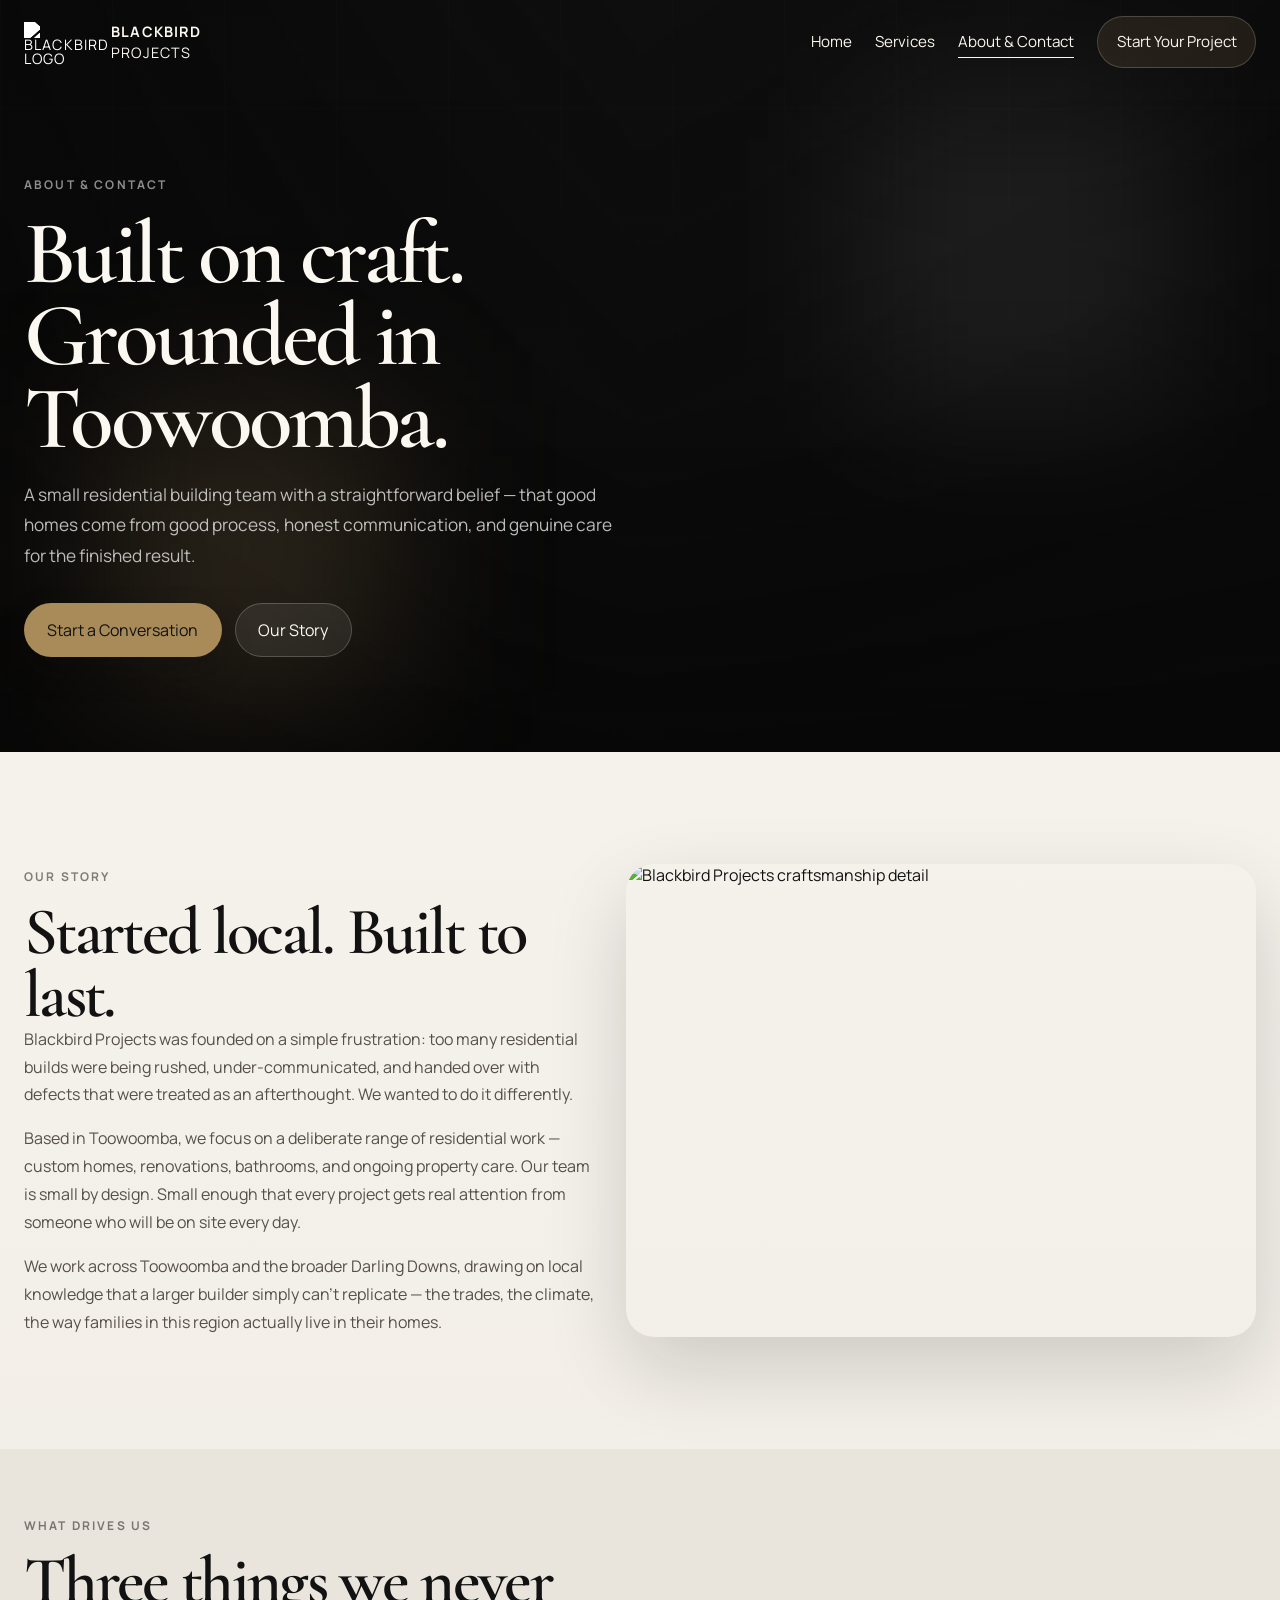
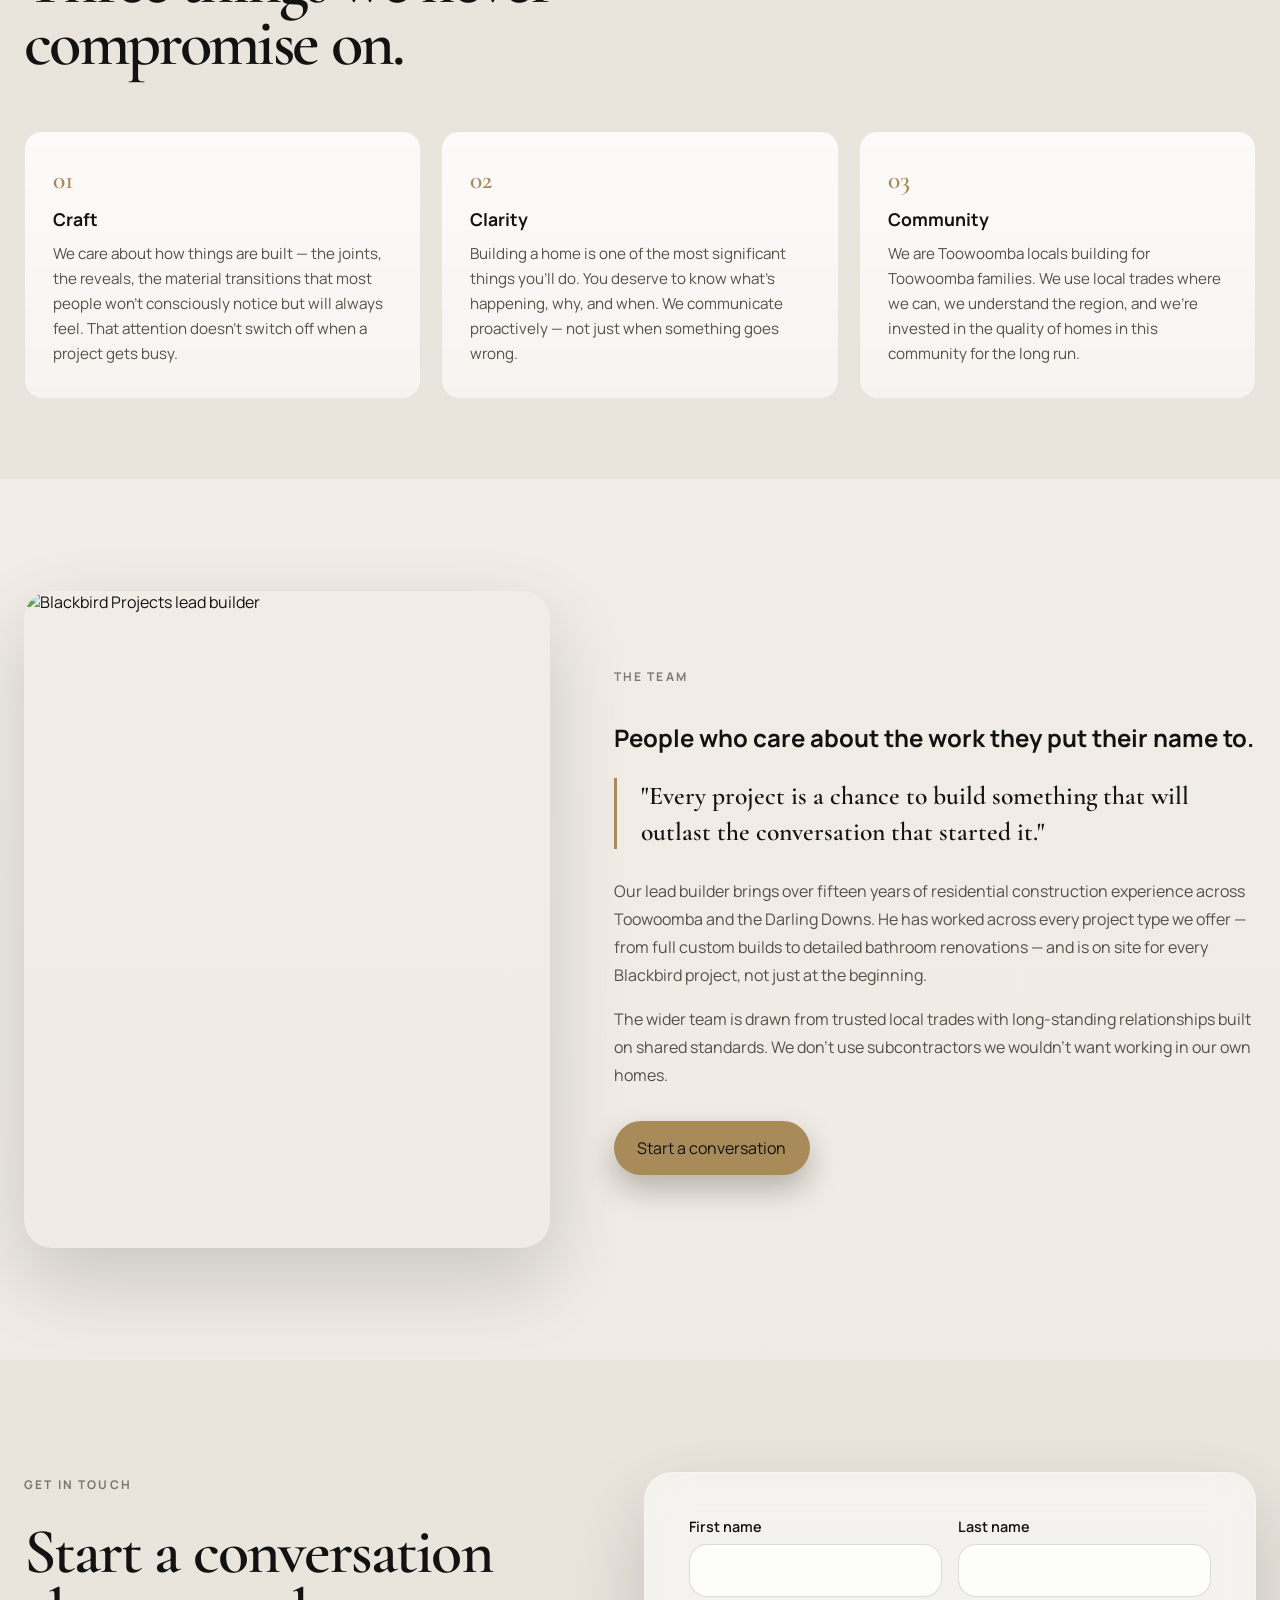
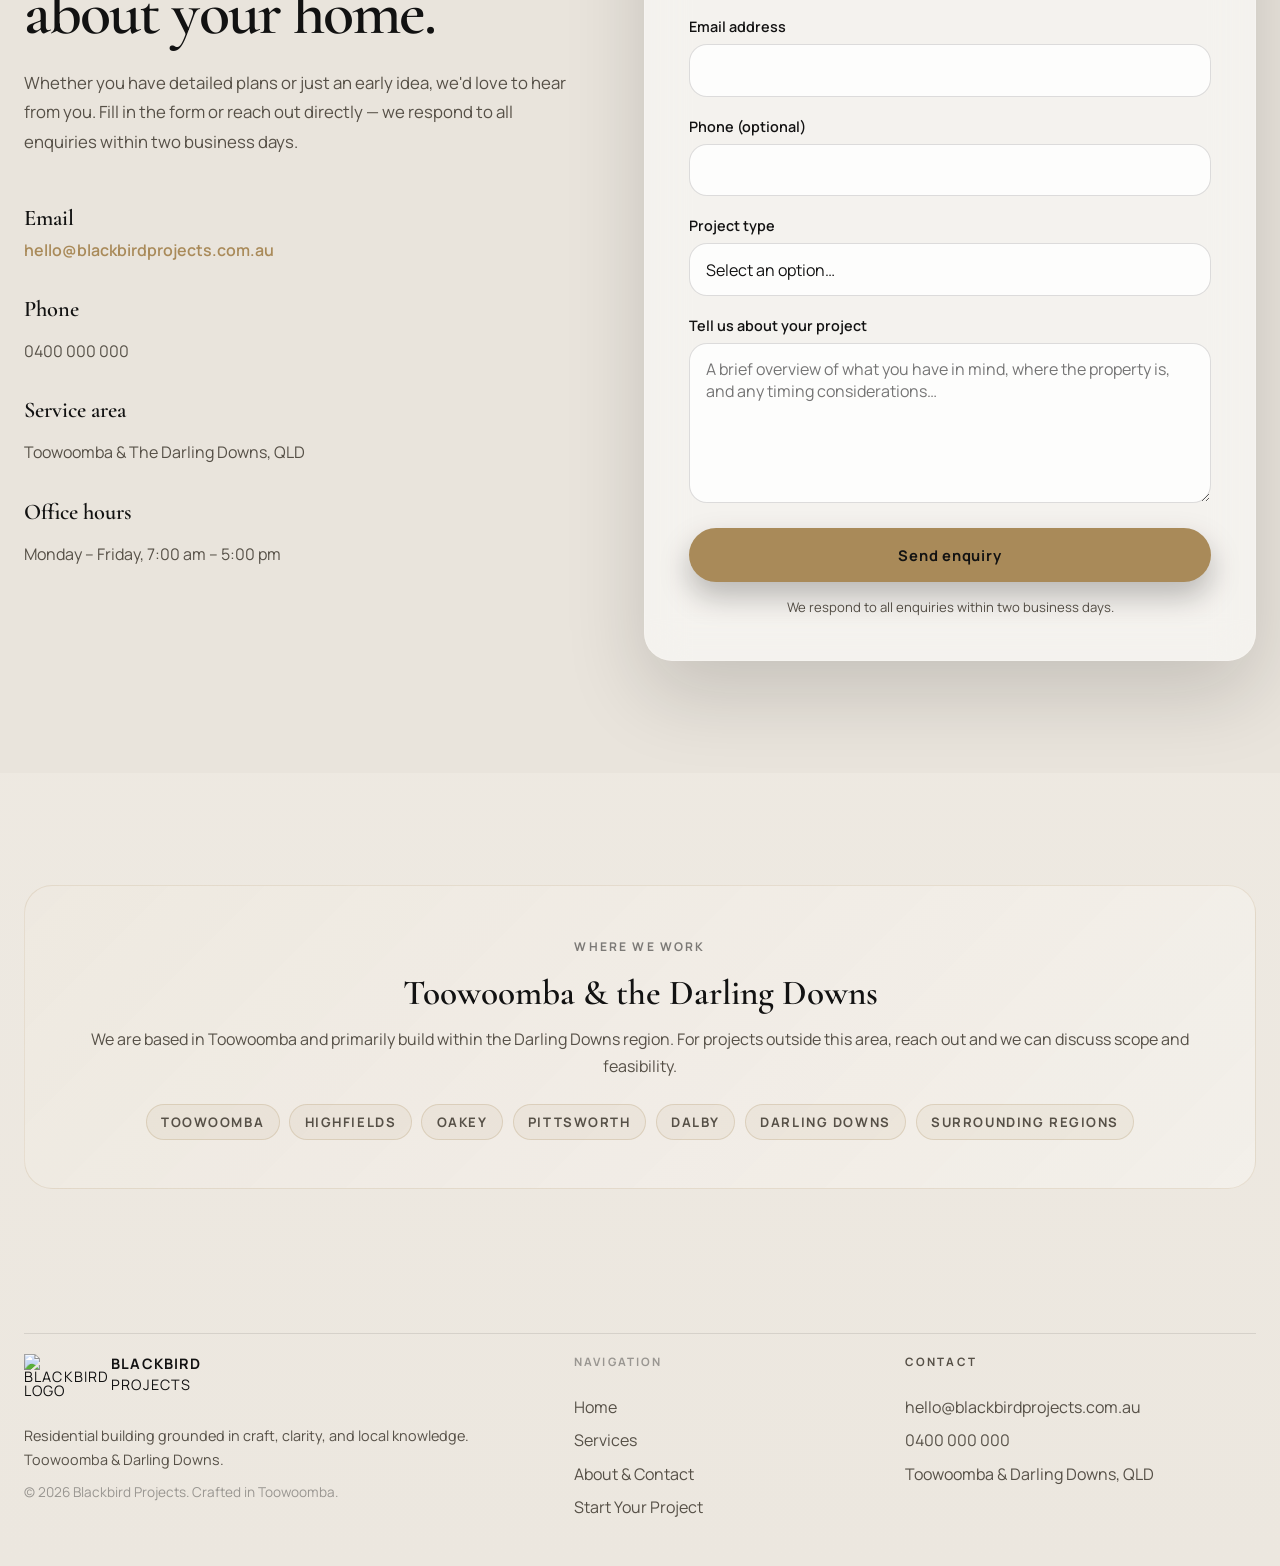
==== commit 66a9771f: "Update all files" ====
--- a/contact.html
+++ b/contact.html
@@ -300,6 +300,9 @@
     <div class="container footer-layout">
       <div>
         <a class="brand footer-brand" href="index.html">
+          <span class="brand-mark" aria-hidden="true">
+            <img src="https://black-bird-landing-page.vercel.app/assets/logo-blackbird-provided.png" alt="Blackbird Logo">
+          </span>
           <span class="brand-text">
             <strong>Blackbird</strong>
             <span>Projects</span>
--- a/styles.css
+++ b/styles.css
@@ -1582,9 +1582,13 @@
     color: var(--ink);
   }
 
-  .site-header.is-scrolled .nav-shell .site-nav a,
   .site-header.is-scrolled .nav-shell .menu-toggle {
     color: #f7efe5;
+  }
+
+  /* Nav links always dark when menu is open — light bg needs dark text */
+  .site-header.is-scrolled .nav-shell .site-nav a {
+    color: var(--ink);
   }
 
   .hero-content {
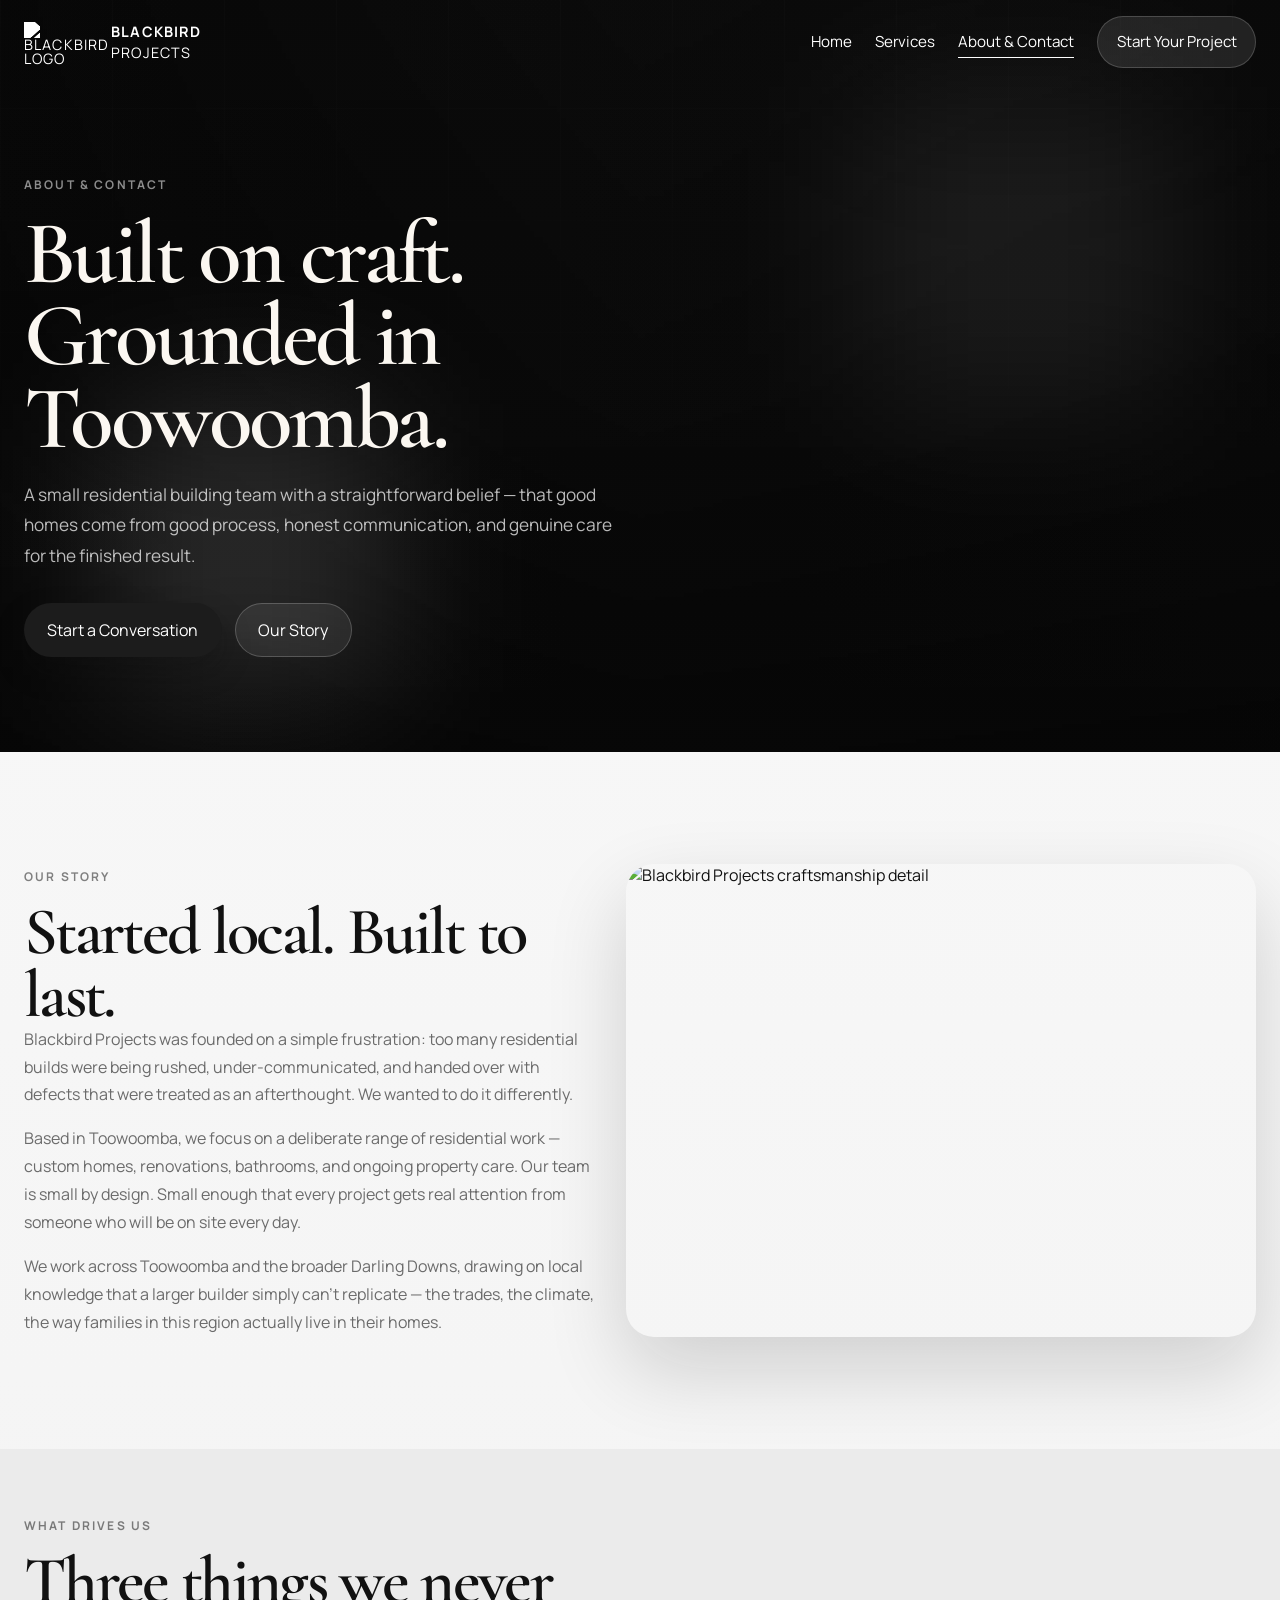
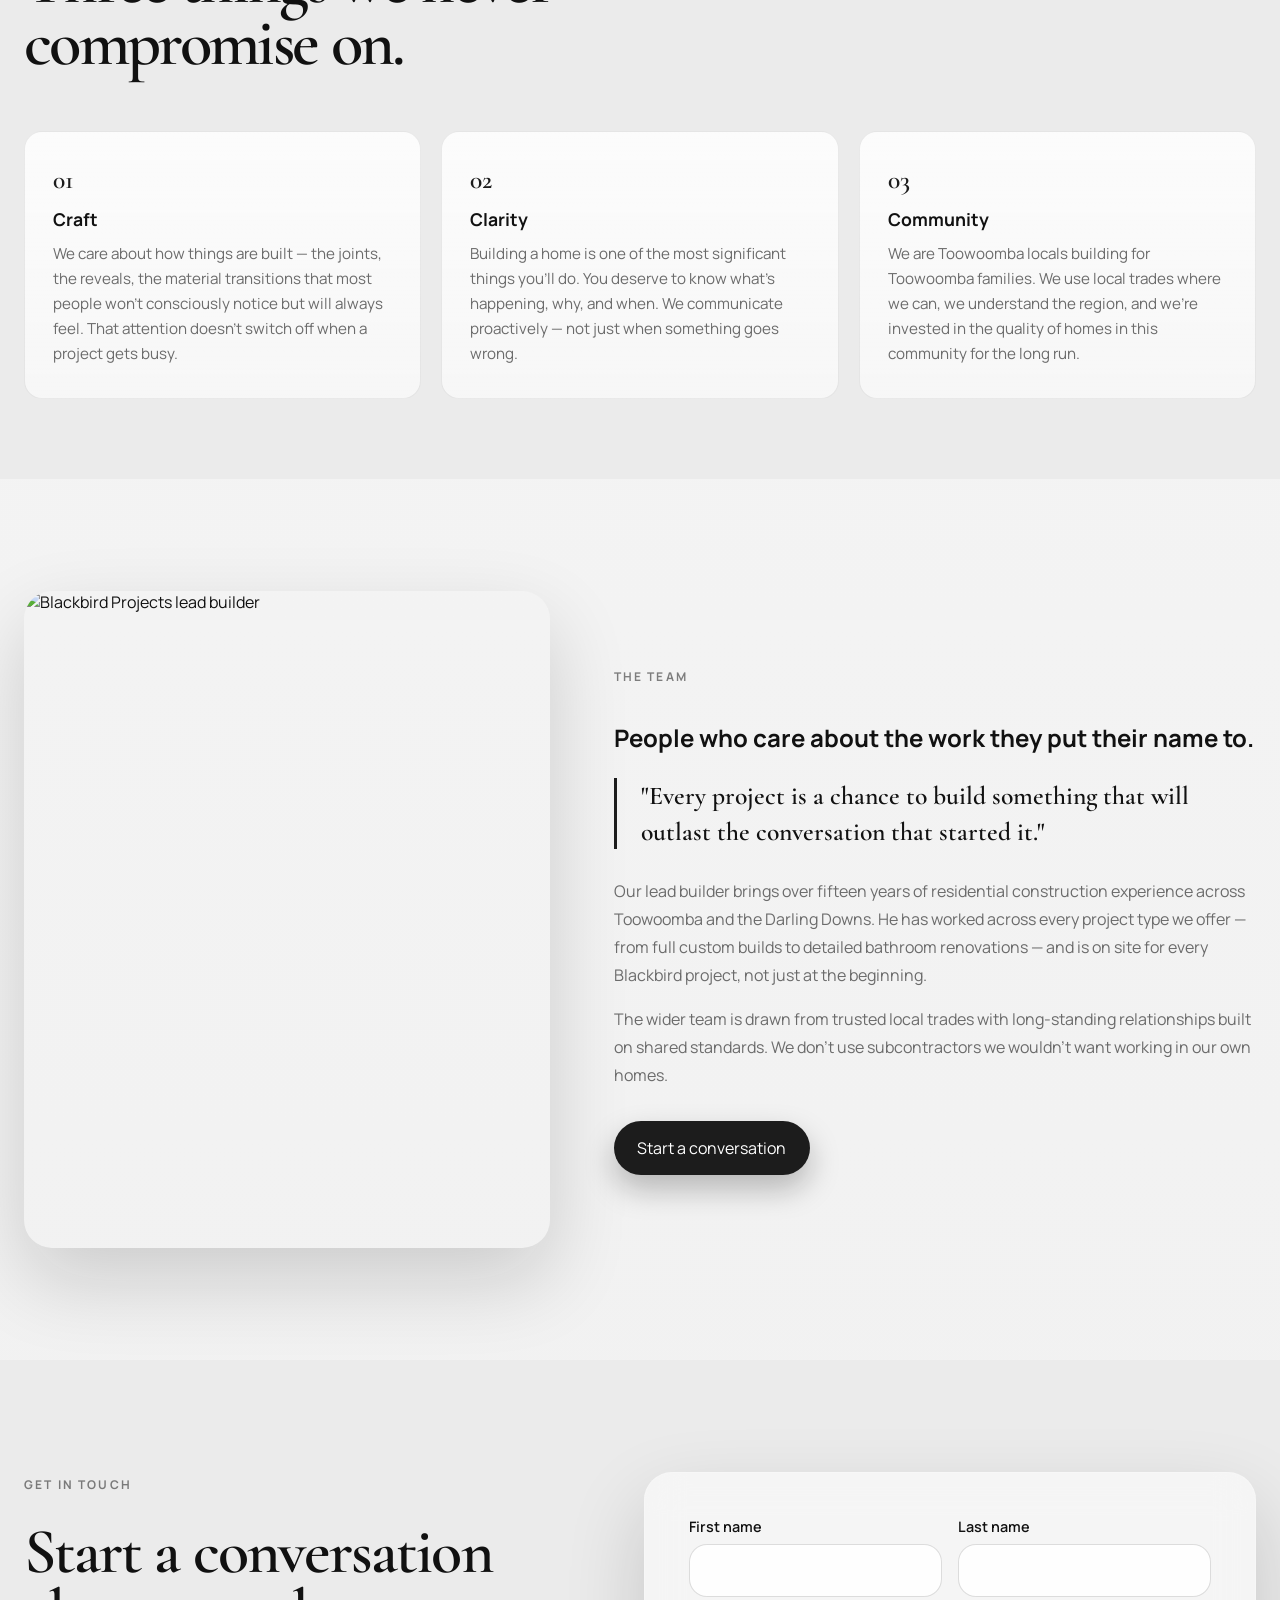
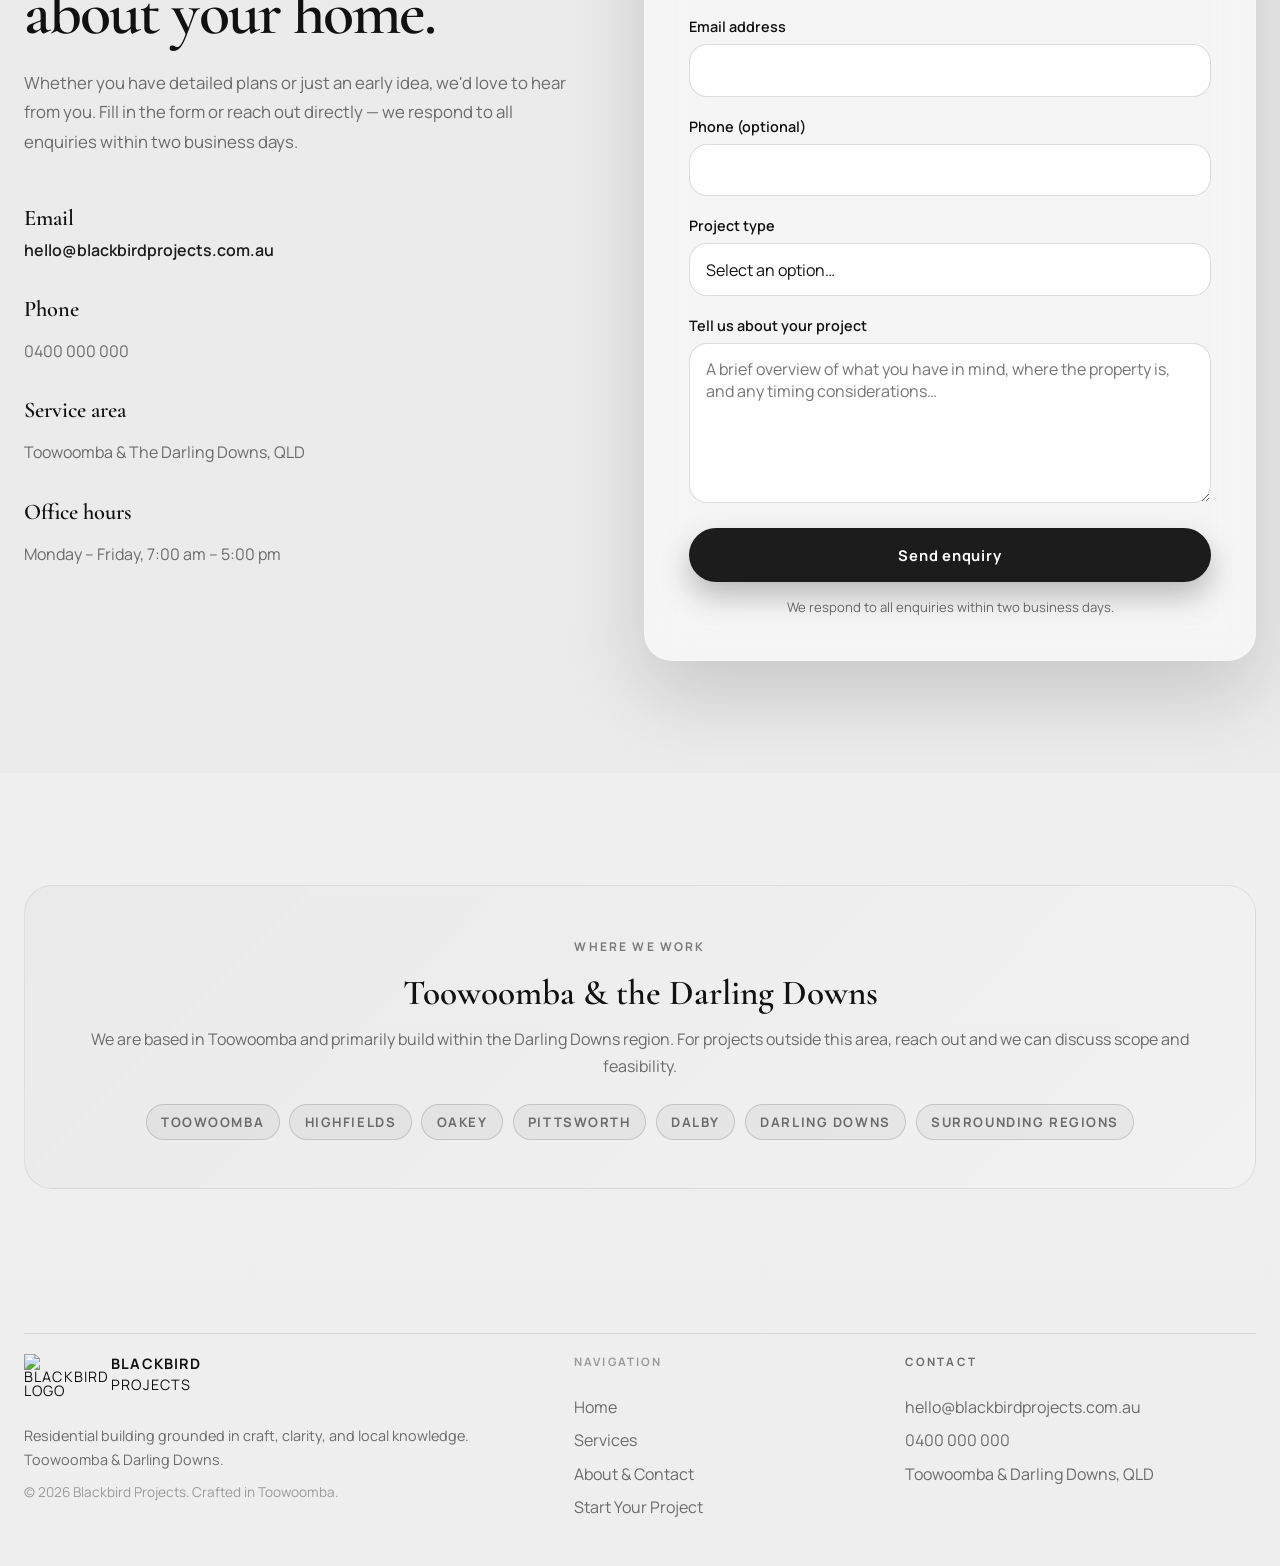
==== commit e81b61dc: "update files" ====
--- a/contact.html
+++ b/contact.html
@@ -29,7 +29,7 @@
     .contact-form-select:focus {
       outline: none;
       border-color: var(--accent);
-      box-shadow: 0 0 0 3px rgba(169, 138, 89, 0.14);
+      box-shadow: 0 0 0 3px rgba(0, 0, 0, 0.1);
     }
     .contact-form-textarea {
       min-height: 160px;
--- a/styles.css
+++ b/styles.css
@@ -1,13 +1,13 @@
 ﻿:root {
-  --bg: #f4f1eb;
-  --bg-soft: #e9e4dc;
-  --surface: rgba(255, 255, 255, 0.68);
-  --ink: #121212;
-  --ink-soft: #565047;
+  --bg: #f5f5f5;
+  --bg-soft: #ebebeb;
+  --surface: rgba(255, 255, 255, 0.72);
+  --ink: #111111;
+  --ink-soft: #6b6b6b;
   --line: rgba(18, 18, 18, 0.12);
   --line-light: rgba(255, 255, 255, 0.14);
-  --accent: #a98a59;
-  --warm-black: #111111;
+  --accent: #1c1c1c;
+  --warm-black: #0d0d0d;
   --shadow: 0 32px 80px rgba(10, 10, 10, 0.16);
   --shadow-soft: 0 20px 48px rgba(10, 10, 10, 0.08);
   --radius: 28px;
@@ -37,7 +37,7 @@
   overflow-x: hidden;
   background:
     radial-gradient(circle at top left, rgba(255, 255, 255, 0.75), transparent 28rem),
-    linear-gradient(180deg, #f7f4ef 0%, #f2eee7 36%, #ece7df 100%);
+    linear-gradient(180deg, #f9f9f9 0%, #f4f4f4 36%, #eeeeee 100%);
 }
 
 img {
@@ -85,8 +85,8 @@
 .site-header.is-scrolled .nav-shell {
   padding: 0.72rem 1.1rem;
   background:
-    linear-gradient(180deg, rgba(38, 32, 27, 0.74), rgba(22, 19, 17, 0.62)),
-    rgba(20, 18, 16, 0.52);
+    linear-gradient(180deg, rgba(15, 15, 15, 0.82), rgba(8, 8, 8, 0.72)),
+    rgba(12, 12, 12, 0.55);
   border: 1px solid rgba(255, 255, 255, 0.08);
   box-shadow:
     0 18px 42px rgba(10, 10, 10, 0.12),
@@ -99,7 +99,7 @@
   display: inline-flex;
   align-items: center;
   gap: 0.85rem;
-  color: #fbf7f1;
+  color: #ffffff;
   text-transform: uppercase;
   letter-spacing: 0.08em;
   font-size: 0.9rem;
@@ -114,7 +114,7 @@
   padding: 0;
   border-radius: 0;
   background: transparent;
-  color: #fbf7f1;
+  color: #ffffff;
   line-height: 1;
   transition: width var(--ease), height var(--ease), color var(--ease), transform var(--ease), opacity var(--ease), background-color var(--ease);
 }
@@ -131,11 +131,11 @@
 }
 
 .site-header.is-scrolled .brand {
-  color: #f7efe5;
+  color: #f0f0f0;
 }
 
 .site-header.is-scrolled .brand-mark {
-  color: #f7efe5;
+  color: #f0f0f0;
 }
 
 .site-header.is-scrolled .brand {
@@ -169,7 +169,7 @@
 
 .site-nav a {
   position: relative;
-  color: #fbf7f1;
+  color: #ffffff;
   transition: color var(--ease), opacity var(--ease);
 }
 
@@ -203,7 +203,7 @@
   padding: 0.9rem 1.15rem;
   border-radius: 999px;
   border: 1px solid rgba(255, 255, 255, 0.18);
-  background: rgba(169, 138, 89, 0.14);
+  background: rgba(255, 255, 255, 0.1);
   transition: transform var(--ease), box-shadow var(--ease), background-color var(--ease), border-color var(--ease), color var(--ease);
 }
 
@@ -214,9 +214,9 @@
 .site-header.is-scrolled .nav-cta {
   border-color: rgba(255, 255, 255, 0.08);
   background:
-    linear-gradient(180deg, rgba(197, 164, 112, 0.28), rgba(154, 124, 79, 0.18)),
+    linear-gradient(180deg, rgba(255, 255, 255, 0.16), rgba(255, 255, 255, 0.08)),
     rgba(255, 255, 255, 0.06);
-  color: #fff6eb;
+  color: #ffffff;
   box-shadow: 0 10px 26px rgba(10, 10, 10, 0.14);
 }
 
@@ -229,7 +229,7 @@
 .site-header.is-scrolled .nav-cta:hover,
 .site-header.is-scrolled .nav-cta:focus-visible {
   background:
-    linear-gradient(180deg, rgba(212, 178, 124, 0.34), rgba(167, 133, 86, 0.22)),
+    linear-gradient(180deg, rgba(255, 255, 255, 0.22), rgba(255, 255, 255, 0.1)),
     rgba(255, 255, 255, 0.08);
   box-shadow: 0 16px 34px rgba(10, 10, 10, 0.18);
 }
@@ -240,11 +240,11 @@
   border-radius: 999px;
   padding: 0.7rem 1rem;
   background: rgba(10, 10, 10, 0.22);
-  color: #fbf7f1;
+  color: #ffffff;
 }
 
 .site-header.is-scrolled .menu-toggle {
-  color: #f7efe5;
+  color: #f0f0f0;
   border-color: rgba(255, 255, 255, 0.1);
   background: rgba(255, 255, 255, 0.06);
 }
@@ -314,7 +314,7 @@
   inset: auto auto 8% 8%;
   width: 18rem;
   height: 18rem;
-  background: rgba(169, 138, 89, 0.2);
+  background: rgba(255, 255, 255, 0.14);
 }
 
 .hero-glow-right {
@@ -328,7 +328,7 @@
   position: relative;
   z-index: 1;
   padding: 10.5rem 0 8.5rem;
-  color: #fbf7f1;
+  color: #ffffff;
   min-height: 100svh;
 }
 
@@ -423,7 +423,7 @@
 .hero-panel p,
 .cta-content p {
   margin: 0 0 1.4rem;
-  color: rgba(247, 241, 233, 0.88);
+  color: rgba(240, 240, 240, 0.88);
   line-height: 1.8;
 }
 
@@ -531,19 +531,19 @@
 
 .button-primary {
   background: var(--accent);
-  color: var(--ink);
+  color: #ffffff;
   box-shadow: 0 14px 30px rgba(10, 10, 10, 0.26);
 }
 
 .button-primary:hover,
 .button-primary:focus-visible {
-  background: #b89661;
+  background: #333333;
 }
 
 .button-secondary {
   border-color: rgba(255, 255, 255, 0.2);
   background: rgba(255, 255, 255, 0.08);
-  color: #fbf7f1;
+  color: #ffffff;
 }
 
 .trust-band {
@@ -633,7 +633,7 @@
 
 .services-section {
   background:
-    radial-gradient(circle at top right, rgba(169, 138, 89, 0.08), transparent 24rem),
+    radial-gradient(circle at top right, rgba(0, 0, 0, 0.04), transparent 24rem),
     linear-gradient(180deg, rgba(255, 255, 255, 0.44), rgba(255, 255, 255, 0)),
     var(--bg);
 }
@@ -649,7 +649,7 @@
   overflow: hidden;
   min-height: 23rem;
   border-radius: var(--radius);
-  background: #d7d1c7;
+  background: #cccccc;
   box-shadow: var(--shadow-soft);
   transition: transform var(--ease), box-shadow var(--ease);
   transform-style: preserve-3d;
@@ -710,7 +710,7 @@
   font-family: "Cormorant Garamond", serif;
   font-size: clamp(2rem, 2.5vw, 2.6rem);
   line-height: 0.96;
-  color: #fbf7f1;
+  color: #ffffff;
 }
 
 .service-overlay p,
@@ -855,7 +855,7 @@
 .why-section {
   position: relative;
   background:
-    radial-gradient(circle at 12% 18%, rgba(169, 138, 89, 0.16), transparent 22rem),
+    radial-gradient(circle at 12% 18%, rgba(0, 0, 0, 0.05), transparent 22rem),
     radial-gradient(circle at 88% 72%, rgba(18, 18, 18, 0.06), transparent 18rem),
     linear-gradient(180deg, rgba(255, 255, 255, 0.18), rgba(255, 255, 255, 0)),
     var(--bg);
@@ -952,7 +952,7 @@
   inset: 0 auto 0 0;
   width: 3px;
   border-radius: 999px;
-  background: linear-gradient(180deg, rgba(169, 138, 89, 0.75), rgba(169, 138, 89, 0));
+  background: linear-gradient(180deg, rgba(0, 0, 0, 0.45), rgba(169, 138, 89, 0));
   opacity: 0;
   transition: opacity var(--ease);
 }
@@ -969,8 +969,8 @@
 .why-panel-feature {
   padding: 1.8rem;
   background:
-    linear-gradient(135deg, rgba(25, 25, 25, 0.96), rgba(53, 46, 38, 0.88)),
-    #181716;
+    linear-gradient(135deg, rgba(25, 25, 25, 0.96), rgba(20, 20, 20, 0.96)),
+    #111111;
   border-color: rgba(255, 255, 255, 0.08);
   box-shadow: 0 28px 70px rgba(12, 12, 12, 0.18);
 }
@@ -978,7 +978,7 @@
 .why-panel-feature .why-index,
 .why-panel-feature h3,
 .why-panel-feature p {
-  color: #f6efe6;
+  color: #f0f0f0;
 }
 
 .why-panel:hover {
@@ -993,7 +993,7 @@
 .testimonials-section {
   position: relative;
   background:
-    radial-gradient(circle at 18% 22%, rgba(169, 138, 89, 0.16), transparent 20rem),
+    radial-gradient(circle at 18% 22%, rgba(0, 0, 0, 0.05), transparent 20rem),
     radial-gradient(circle at 84% 68%, rgba(18, 18, 18, 0.06), transparent 18rem),
     linear-gradient(180deg, rgba(255, 255, 255, 0.22), transparent 24rem),
     var(--bg-soft);
@@ -1089,7 +1089,7 @@
   inset: 0 auto 0 0;
   width: 3px;
   border-radius: 999px;
-  background: linear-gradient(180deg, rgba(169, 138, 89, 0.75), rgba(169, 138, 89, 0));
+  background: linear-gradient(180deg, rgba(0, 0, 0, 0.45), rgba(169, 138, 89, 0));
   opacity: 0;
   transition: opacity var(--ease);
 }
@@ -1097,8 +1097,8 @@
 .testimonial-card-feature {
   min-height: 26rem;
   background:
-    linear-gradient(145deg, rgba(25, 25, 25, 0.96), rgba(52, 44, 36, 0.9)),
-    #181716;
+    linear-gradient(145deg, rgba(25, 25, 25, 0.96), rgba(20, 20, 20, 0.95)),
+    #111111;
   border-color: rgba(255, 255, 255, 0.08);
   box-shadow: 0 30px 80px rgba(12, 12, 12, 0.18);
 }
@@ -1110,7 +1110,7 @@
   width: 5.5rem;
   height: 5.5rem;
   border-radius: 50%;
-  background: radial-gradient(circle, rgba(169, 138, 89, 0.18), rgba(169, 138, 89, 0));
+  background: radial-gradient(circle, rgba(0, 0, 0, 0.08), rgba(169, 138, 89, 0));
   pointer-events: none;
 }
 
@@ -1128,7 +1128,7 @@
   font-family: "Cormorant Garamond", serif;
   font-size: 4rem;
   line-height: 0.7;
-  color: rgba(169, 138, 89, 0.46);
+  color: rgba(0, 0, 0, 0.2);
 }
 
 .testimonial-card p {
@@ -1163,12 +1163,12 @@
 .testimonial-card-feature .testimonial-tag,
 .testimonial-card-feature p,
 .testimonial-card-feature .testimonial-attribution {
-  color: #f6efe6;
+  color: #f0f0f0;
 }
 
 .testimonial-card-feature .testimonial-tag,
 .testimonial-card-feature .testimonial-attribution {
-  color: rgba(246, 239, 230, 0.74);
+  color: rgba(235, 235, 235, 0.74);
 }
 
 .enquiry-section {
@@ -1183,8 +1183,8 @@
     linear-gradient(180deg, rgba(255, 255, 255, 0.72), rgba(255, 255, 255, 0.64)),
     radial-gradient(circle at top left, rgba(255, 255, 255, 0.92), transparent 42%),
     radial-gradient(circle at bottom right, rgba(255, 255, 255, 0.5), transparent 38%),
-    repeating-linear-gradient(135deg, rgba(255, 255, 255, 0.16) 0, rgba(255, 255, 255, 0.16) 16px, rgba(236, 231, 223, 0.12) 16px, rgba(236, 231, 223, 0.12) 32px),
-    linear-gradient(180deg, #f5f2ed, #ece7df);
+    repeating-linear-gradient(135deg, rgba(255, 255, 255, 0.16) 0, rgba(255, 255, 255, 0.16) 16px, rgba(210, 210, 210, 0.12) 16px, rgba(210, 210, 210, 0.12) 32px),
+    linear-gradient(180deg, #f5f5f5, #ebebeb);
   box-shadow: 0 24px 60px rgba(10, 10, 10, 0.08);
 }
 
@@ -1306,7 +1306,7 @@
 
 .enquiry-submit:hover,
 .enquiry-submit:focus-visible {
-  background: rgba(169, 138, 89, 0.16);
+  background: rgba(0, 0, 0, 0.05);
   border-color: rgba(18, 18, 18, 0.9);
 }
 
@@ -1568,7 +1568,7 @@
     padding: 1rem;
     border-radius: 1.25rem;
     border: 1px solid rgba(18, 18, 18, 0.08);
-    background: rgba(247, 244, 239, 0.97);
+    background: rgba(242, 242, 242, 0.97);
     backdrop-filter: blur(18px);
     box-shadow: 0 18px 42px rgba(10, 10, 10, 0.12);
   }
@@ -1583,7 +1583,7 @@
   }
 
   .site-header.is-scrolled .nav-shell .menu-toggle {
-    color: #f7efe5;
+    color: #f0f0f0;
   }
 
   /* Nav links always dark when menu is open — light bg needs dark text */
@@ -1743,7 +1743,7 @@
 .page-header {
   background: var(--warm-black);
   padding: 9rem 0 5rem;
-  color: #fbf7f1;
+  color: #ffffff;
 }
 
 .page-header .eyebrow {
@@ -1810,9 +1810,9 @@
   padding: 3rem;
   border-radius: var(--radius);
   background:
-    linear-gradient(135deg, rgba(169, 138, 89, 0.1), rgba(169, 138, 89, 0.04)),
+    linear-gradient(135deg, rgba(0, 0, 0, 0.05), rgba(0, 0, 0, 0.02)),
     rgba(255, 255, 255, 0.5);
-  border: 1px solid rgba(169, 138, 89, 0.18);
+  border: 1px solid rgba(0, 0, 0, 0.08);
   text-align: center;
 }
 
@@ -1841,8 +1841,8 @@
 .area-tag {
   padding: 0.5rem 0.9rem;
   border-radius: 999px;
-  border: 1px solid rgba(169, 138, 89, 0.24);
-  background: rgba(169, 138, 89, 0.08);
+  border: 1px solid rgba(0, 0, 0, 0.14);
+  background: rgba(0, 0, 0, 0.04);
   font-size: 0.82rem;
   font-weight: 700;
   letter-spacing: 0.12em;
@@ -2010,7 +2010,7 @@
 /* ── CTA section (shared) ─────────────────────────── */
 .cta-section {
   background:
-    radial-gradient(circle at 20% 50%, rgba(169, 138, 89, 0.12), transparent 22rem),
+    radial-gradient(circle at 20% 50%, rgba(0, 0, 0, 0.05), transparent 22rem),
     var(--bg);
 }
 
@@ -2019,8 +2019,8 @@
   border-radius: calc(var(--radius) + 0.35rem);
   border: 1px solid rgba(18, 18, 18, 0.06);
   background:
-    linear-gradient(135deg, rgba(25, 25, 25, 0.97), rgba(45, 38, 30, 0.94)),
-    #181716;
+    linear-gradient(135deg, rgba(25, 25, 25, 0.97), rgba(15, 15, 15, 0.97)),
+    #111111;
   box-shadow: 0 32px 80px rgba(10, 10, 10, 0.22);
   display: grid;
   grid-template-columns: 1fr auto;
@@ -2034,12 +2034,12 @@
   font-weight: 600;
   line-height: 0.96;
   letter-spacing: -0.03em;
-  color: #fbf7f1;
+  color: #ffffff;
   margin: 0 0 0.85rem;
 }
 
 .cta-content p {
-  color: rgba(247, 241, 233, 0.72);
+  color: rgba(240, 240, 240, 0.72);
   line-height: 1.7;
   max-width: 38rem;
 }
